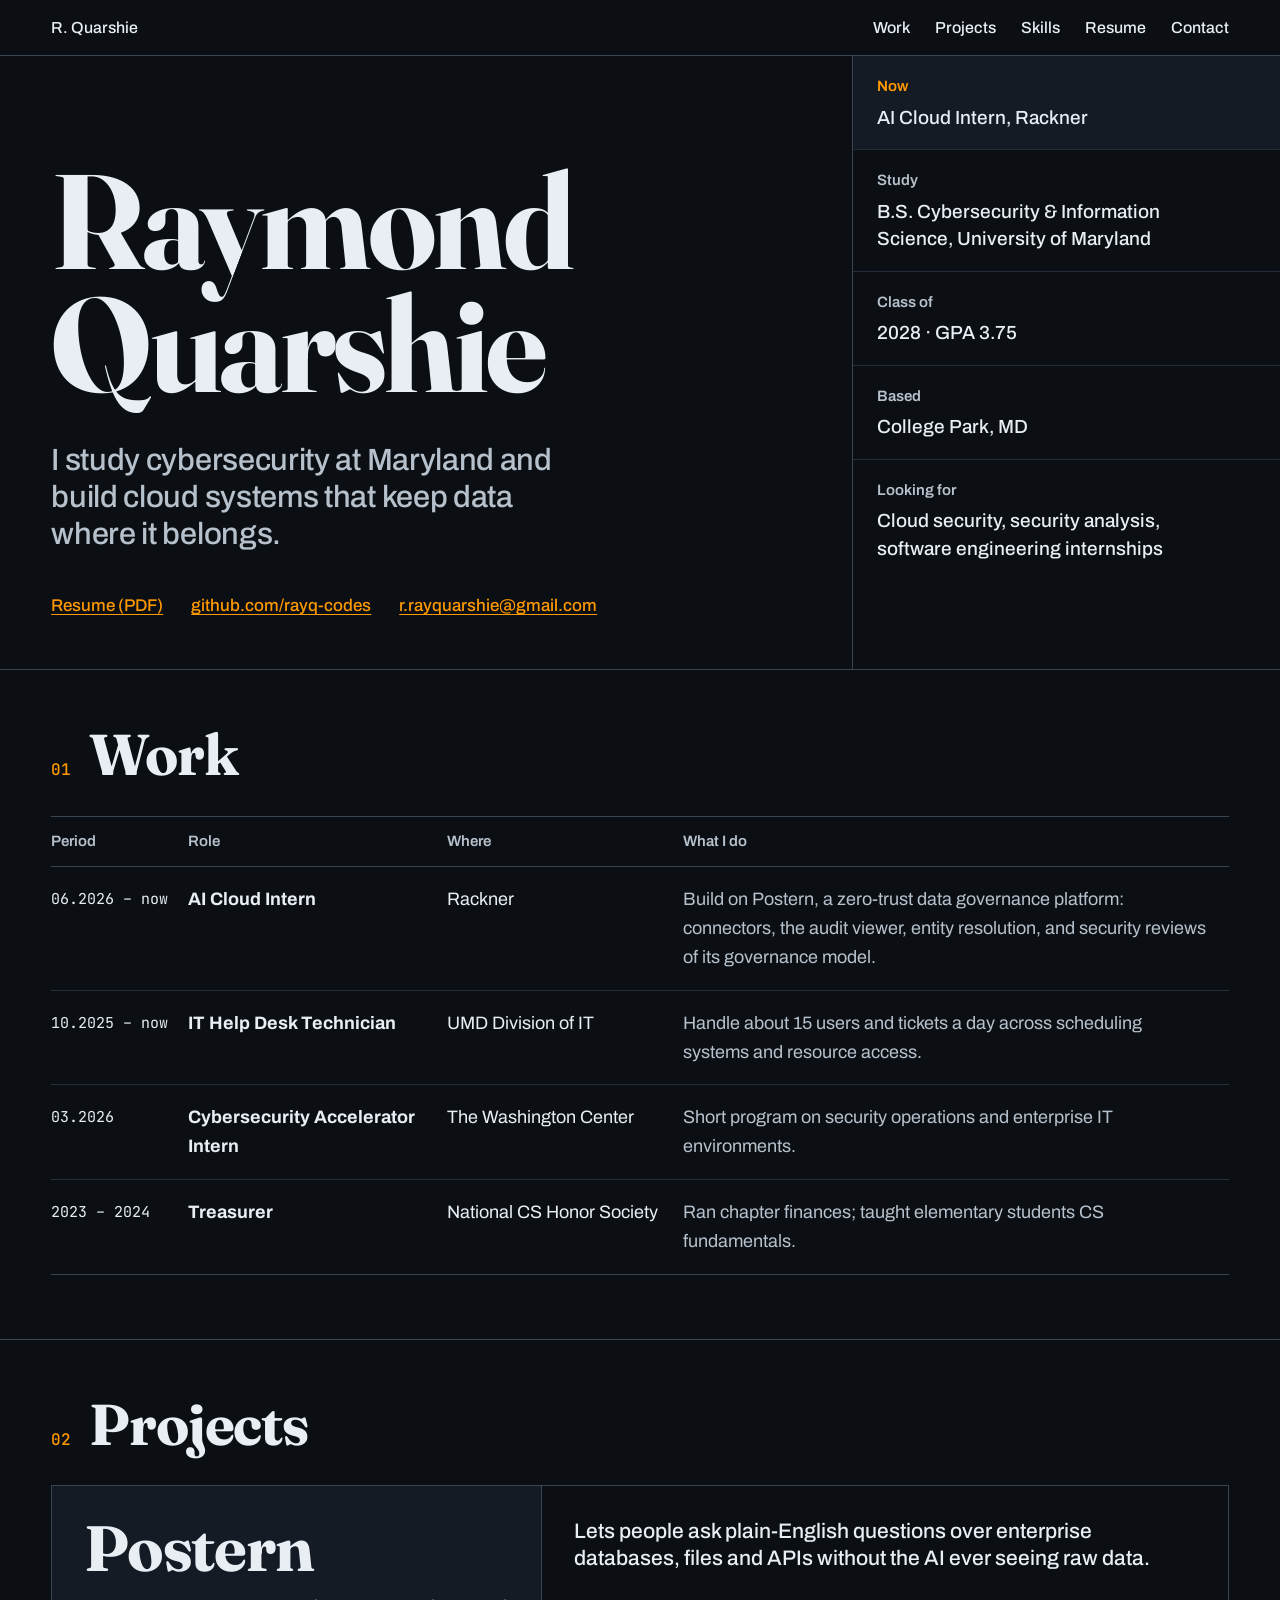
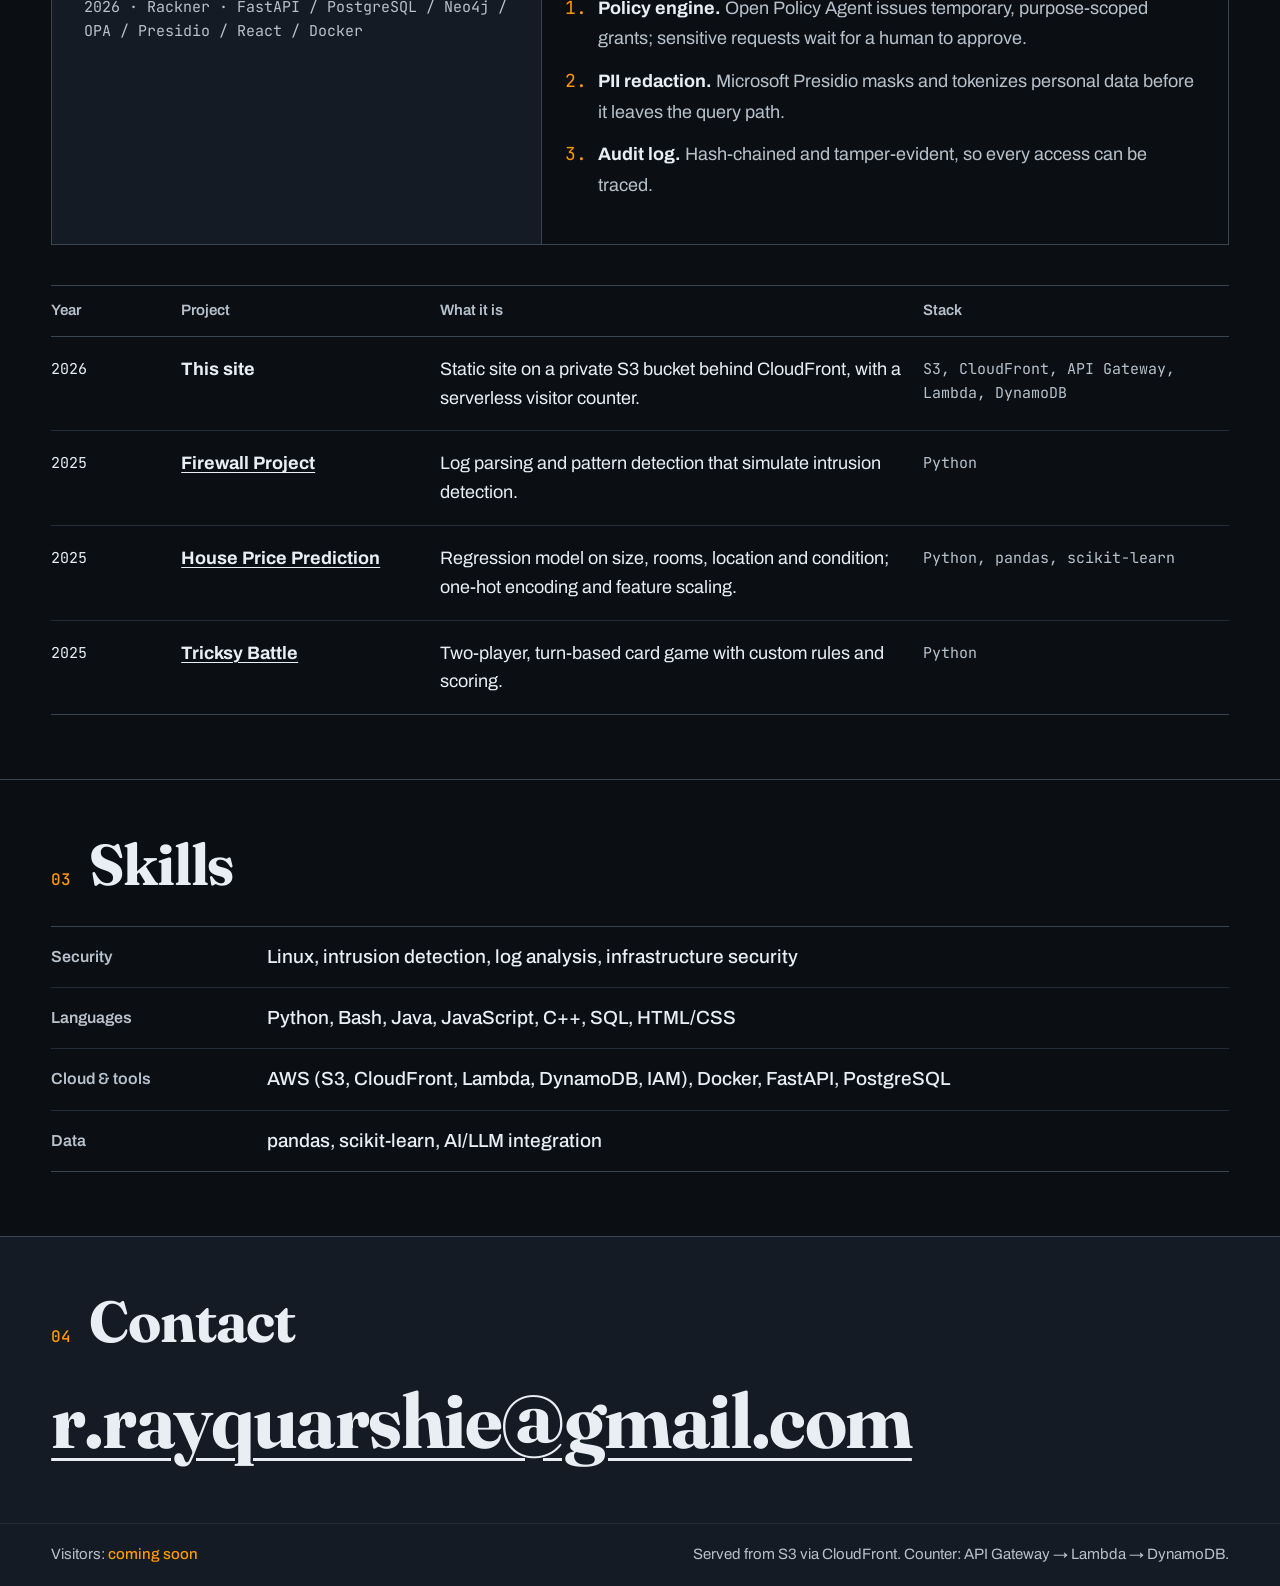
==== index.html @ b54fee3e "New" ====
<!DOCTYPE html>
<html lang="en">
<head>
  <meta charset="UTF-8">
  <meta name="viewport" content="width=device-width, initial-scale=1.0">
  <title>Raymond Quarshie</title>
  <meta name="description" content="Cybersecurity and Information Science student at UMD, AI Cloud Intern at Rackner.">
  <link rel="preconnect" href="https://fonts.googleapis.com">
  <link rel="preconnect" href="https://fonts.gstatic.com" crossorigin>
  <link href="https://fonts.googleapis.com/css2?family=Archivo:wght@400;500;600;700&family=Fraunces:opsz,wght@9..144,600;9..144,700&family=JetBrains+Mono:wght@400;500&display=swap" rel="stylesheet">
  <link rel="stylesheet" href="style.css">
</head>
<body>
  <header class="bar">
    <a href="#top" class="bar-name">R. Quarshie</a>
    <nav>
      <a href="#work">Work</a>
      <a href="#projects">Projects</a>
      <a href="#skills">Skills</a>
      <a href="resume.pdf" target="_blank" rel="noopener">Resume</a>
      <a href="#contact">Contact</a>
    </nav>
  </header>

  <section id="top" class="intro">
    <div class="intro-main">
      <h1>Raymond<br>Quarshie</h1>
      <p class="statement">I study cybersecurity at Maryland and build cloud systems that keep data where it belongs.</p>
      <p class="intro-links">
        <a href="resume.pdf" target="_blank" rel="noopener">Resume (PDF)</a>
        <a href="https://github.com/rayq-codes" target="_blank" rel="noopener">github.com/rayq-codes</a>
        <a href="mailto:r.rayquarshie@gmail.com">r.rayquarshie@gmail.com</a>
      </p>
    </div>
    <dl class="facts">
      <div><dt>Now</dt><dd>AI Cloud Intern, Rackner</dd></div>
      <div><dt>Study</dt><dd>B.S. Cybersecurity &amp; Information Science, University of Maryland</dd></div>
      <div><dt>Class of</dt><dd>2028 · GPA 3.75</dd></div>
      <div><dt>Based</dt><dd>College Park, MD</dd></div>
      <div><dt>Looking for</dt><dd>Cloud security, security analysis, software engineering internships</dd></div>
    </dl>
  </section>

  <section id="work" class="block">
    <h2><span>01</span>Work</h2>
    <table class="data">
      <thead>
        <tr><th>Period</th><th>Role</th><th>Where</th><th>What I do</th></tr>
      </thead>
      <tbody>
        <tr>
          <td class="mono">06.2026 – now</td>
          <td class="strong">AI Cloud Intern</td>
          <td>Rackner</td>
          <td>Build on Postern, a zero-trust data governance platform: connectors, the audit viewer, entity resolution, and security reviews of its governance model.</td>
        </tr>
        <tr>
          <td class="mono">10.2025 – now</td>
          <td class="strong">IT Help Desk Technician</td>
          <td>UMD Division of IT</td>
          <td>Handle about 15 users and tickets a day across scheduling systems and resource access.</td>
        </tr>
        <tr>
          <td class="mono">03.2026</td>
          <td class="strong">Cybersecurity Accelerator Intern</td>
          <td>The Washington Center</td>
          <td>Short program on security operations and enterprise IT environments.</td>
        </tr>
        <tr>
          <td class="mono">2023 – 2024</td>
          <td class="strong">Treasurer</td>
          <td>National CS Honor Society</td>
          <td>Ran chapter finances; taught elementary students CS fundamentals.</td>
        </tr>
      </tbody>
    </table>
  </section>

  <section id="projects" class="block">
    <h2><span>02</span>Projects</h2>

    <article class="feature">
      <div class="feature-head">
        <h3>Postern</h3>
        <p class="mono">2026 · Rackner · FastAPI / PostgreSQL / Neo4j / OPA / Presidio / React / Docker</p>
      </div>
      <p class="feature-lede">Lets people ask plain-English questions over enterprise databases, files and APIs without the AI ever seeing raw data.</p>
      <ol class="feature-points">
        <li><strong>Policy engine.</strong> Open Policy Agent issues temporary, purpose-scoped grants; sensitive requests wait for a human to approve.</li>
        <li><strong>PII redaction.</strong> Microsoft Presidio masks and tokenizes personal data before it leaves the query path.</li>
        <li><strong>Audit log.</strong> Hash-chained and tamper-evident, so every access can be traced.</li>
      </ol>
    </article>

    <table class="data">
      <thead>
        <tr><th>Year</th><th>Project</th><th>What it is</th><th>Stack</th></tr>
      </thead>
      <tbody>
        <tr>
          <td class="mono">2026</td>
          <td class="strong">This site</td>
          <td>Static site on a private S3 bucket behind CloudFront, with a serverless visitor counter.</td>
          <td class="mono">S3, CloudFront, API Gateway, Lambda, DynamoDB</td>
        </tr>
        <tr>
          <td class="mono">2025</td>
          <td class="strong"><a href="https://github.com/rayq-codes/Firewall-Project" target="_blank" rel="noopener">Firewall Project</a></td>
          <td>Log parsing and pattern detection that simulate intrusion detection.</td>
          <td class="mono">Python</td>
        </tr>
        <tr>
          <td class="mono">2025</td>
          <td class="strong"><a href="https://github.com/rayq-codes/House-Prices-Dataset-Estimator" target="_blank" rel="noopener">House Price Prediction</a></td>
          <td>Regression model on size, rooms, location and condition; one-hot encoding and feature scaling.</td>
          <td class="mono">Python, pandas, scikit-learn</td>
        </tr>
        <tr>
          <td class="mono">2025</td>
          <td class="strong"><a href="https://github.com/rayq-codes/Tricksy-Battle-Card-Game" target="_blank" rel="noopener">Tricksy Battle</a></td>
          <td>Two-player, turn-based card game with custom rules and scoring.</td>
          <td class="mono">Python</td>
        </tr>
      </tbody>
    </table>
  </section>

  <section id="skills" class="block">
    <h2><span>03</span>Skills</h2>
    <dl class="skills">
      <div><dt>Security</dt><dd>Linux, intrusion detection, log analysis, infrastructure security</dd></div>
      <div><dt>Languages</dt><dd>Python, Bash, Java, JavaScript, C++, SQL, HTML/CSS</dd></div>
      <div><dt>Cloud &amp; tools</dt><dd>AWS (S3, CloudFront, Lambda, DynamoDB, IAM), Docker, FastAPI, PostgreSQL</dd></div>
      <div><dt>Data</dt><dd>pandas, scikit-learn, AI/LLM integration</dd></div>
    </dl>
  </section>

  <section id="contact" class="block contact">
    <h2><span>04</span>Contact</h2>
    <a class="big-link" href="mailto:r.rayquarshie@gmail.com">r.rayquarshie@gmail.com</a>
  </section>

  <footer class="foot">
    <span>Visitors: <b id="count">…</b></span>
    <span>Served from S3 via CloudFront. Counter: API Gateway → Lambda → DynamoDB.</span>
  </footer>

  <script src="script.js"></script>
</body>
</html>
---- style.css ----
/* One accent. Deep charcoal background, light text. No radius, no shadows, no gradients. */
:root {
  --paper: #0b0f14;      /* page background */
  --ink: #e9eef4;        /* main text */
  --panel: #141b24;      /* raised blocks */
  --gray: #b7c1cc;       /* secondary text, kept bright enough to read */
  --rule: #3a4554;       /* strong dividers */
  --hair: #232c38;       /* light dividers */
  --accent: #ff9900;
  --sans: "Archivo", "Helvetica Neue", Arial, sans-serif;
  --mono: "JetBrains Mono", ui-monospace, Menlo, monospace;
  --display: "Fraunces", Georgia, "Times New Roman", serif;
  --pad: clamp(20px, 4vw, 56px);
}

* { box-sizing: border-box; }
html { scroll-behavior: smooth; }
body {
  margin: 0;
  background: var(--paper);
  color: var(--ink);
  font-family: var(--sans);
  font-size: 18px;
  line-height: 1.7;
  -webkit-font-smoothing: antialiased;
}
a { color: inherit; text-decoration: underline; text-decoration-thickness: 1px; text-underline-offset: 3px; }
a:hover { color: var(--accent); }
.mono { font-family: var(--mono); font-size: 15px; }
.strong { font-weight: 700; }

/* Top bar */
.bar {
  display: flex; justify-content: space-between; align-items: baseline; gap: 16px; flex-wrap: wrap;
  padding: 14px var(--pad);
  border-bottom: 1px solid var(--rule);
  font-size: 16px; font-weight: 500;
}
.bar-name { text-decoration: none; font-weight: 500; }
.bar nav a { margin-left: 22px; text-decoration: none; }
.bar nav a:hover { text-decoration: underline; color: var(--ink); }

/* Intro: asymmetric, left-aligned */
.intro {
  display: grid; grid-template-columns: minmax(0, 2fr) minmax(260px, 1fr);
  border-bottom: 1px solid var(--rule);
}
.intro-main { padding: clamp(48px, 8vw, 112px) var(--pad) 48px; border-right: 1px solid var(--rule); }
h1 {
  font-family: var(--display); font-size: clamp(60px, 10.5vw, 160px); font-weight: 700; line-height: 0.92;
  letter-spacing: -0.025em; margin: 0 0 36px;
}
.statement { font-size: clamp(22px, 2.4vw, 32px); font-weight: 500; line-height: 1.2; max-width: 22ch; margin: 0 0 40px; letter-spacing: -0.01em; }
.statement { max-width: 30ch; color: var(--gray); }
.intro-links { display: flex; flex-wrap: wrap; gap: 10px 28px; margin: 0; font-size: 17px; font-weight: 500; }
.intro-links a { color: var(--accent); }

.facts { margin: 0; padding: 0; display: flex; flex-direction: column; }
.facts div { padding: 18px var(--pad) 18px 24px; border-bottom: 1px solid var(--hair); }
.facts div:first-child { background: var(--panel); border-bottom: 1px solid var(--hair); }
.facts div:first-child dt { color: var(--accent); }
.facts div:last-child { border-bottom: 0; }
.facts dt { font-size: 15px; font-weight: 600; color: var(--gray); margin-bottom: 4px; }
.facts dd { margin: 0; font-weight: 500; font-size: 19px; line-height: 1.45; }

/* Blocks */
.block { padding: 56px var(--pad) 64px; border-bottom: 1px solid var(--rule); }
h2 {
  display: flex; align-items: baseline; gap: 18px;
  font-family: var(--display); font-size: clamp(36px, 4.5vw, 58px); font-weight: 700; letter-spacing: -0.02em; line-height: 1;
  margin: 0 0 32px;
}
h2 span { font-family: var(--mono); font-size: 16px; font-weight: 500; color: var(--accent); letter-spacing: 0; }

/* Raw data tables */
.data { width: 100%; border-collapse: collapse; border-top: 1px solid var(--rule); }
.data th {
  text-align: left; font-size: 15px; font-weight: 600;
  color: var(--gray);
  padding: 12px 20px 12px 0; border-bottom: 1px solid var(--rule);
}
.data td { padding: 18px 20px 18px 0; font-size: 18px; line-height: 1.6; border-bottom: 1px solid var(--hair); vertical-align: top; }
.data tr:last-child td { border-bottom: 1px solid var(--rule); }
.data td:first-child { width: 130px; white-space: nowrap; }
.data td:nth-child(2) { width: 22%; }
.data td:nth-child(3) { width: 20%; }
.data tbody tr:hover td { background: var(--panel); }
#projects .data td:nth-child(3) { width: auto; }
#projects .data td:nth-child(4) { width: 26%; color: var(--gray); }
#work .data td:nth-child(4) { color: var(--gray); }

/* Featured project: structural, not a card */
.feature {
  display: grid; grid-template-columns: minmax(0, 1fr) minmax(0, 1.4fr); gap: 0;
  border: 1px solid var(--rule); margin-bottom: 40px;
}
.feature-head { padding: 32px; background: var(--panel); border-right: 1px solid var(--rule); }
.feature-head h3 { font-family: var(--display); font-size: clamp(44px, 5vw, 76px); font-weight: 700; letter-spacing: -0.02em; line-height: 0.95; margin: 0 0 16px; }
.feature-head .mono { color: var(--gray); font-size: 15px; margin: 0; line-height: 1.6; }
.feature-lede { grid-column: 2; grid-row: 1; margin: 0; padding: 32px 32px 0; font-size: 21px; font-weight: 500; line-height: 1.3; }
.feature-points { grid-column: 2; margin: 0; padding: 20px 32px 32px 56px; }
.feature-points li { margin-bottom: 12px; color: var(--gray); }
.feature-points li strong { color: var(--ink); }
.feature-points li::marker { font-family: var(--mono); color: var(--accent); }
.feature { grid-template-rows: auto 1fr; }
.feature-head { grid-row: 1 / span 2; }

/* Skills as a definition list */
.skills { margin: 0; border-top: 1px solid var(--rule); }
.skills div { display: grid; grid-template-columns: 200px 1fr; gap: 16px; padding: 14px 0; border-bottom: 1px solid var(--hair); }
.skills div:last-child { border-bottom: 1px solid var(--rule); }
.skills dt { font-size: 16px; font-weight: 600; color: var(--gray); padding-top: 2px; }
.skills dd { margin: 0; font-size: 19px; font-weight: 500; }

/* Contact */
.contact { background: var(--panel); border-bottom: 0; }
.contact h2 { color: var(--ink); }
.big-link {
  color: var(--ink);
  display: inline-block; font-family: var(--display); font-size: clamp(30px, 6vw, 88px); font-weight: 700; letter-spacing: -0.02em; line-height: 1;
  text-decoration-thickness: 3px; text-underline-offset: 10px; word-break: break-word;
}
.big-link:hover { color: var(--accent); }

.foot {
  display: flex; justify-content: space-between; flex-wrap: wrap; gap: 8px 24px;
  padding: 18px var(--pad); background: var(--panel); color: var(--gray);
  border-top: 1px solid var(--hair); font-size: 15px;
}
.foot b { color: var(--accent); font-weight: 500; }

/* Small screens */
@media (max-width: 860px) {
  .intro { grid-template-columns: 1fr; }
  .intro-main { border-right: 0; border-bottom: 1px solid var(--rule); }
  .facts div { padding-left: var(--pad); }
  .feature { grid-template-columns: 1fr; }
  .feature-head { grid-row: auto; }
  .feature-lede, .feature-points { grid-column: 1; grid-row: auto; }
  .data thead { display: none; }
  .data tr { display: block; padding: 14px 0; border-bottom: 1px solid var(--hair); }
  .data tr:last-child { border-bottom: 1px solid var(--rule); }
  .data td { display: block; width: auto !important; padding: 2px 0; border: 0 !important; white-space: normal !important; }
  .skills div { grid-template-columns: 1fr; gap: 4px; }
  .bar nav a { margin-left: 0; margin-right: 16px; }
}
.data td.mono { font-size: 15px; padding-top: 20px; }
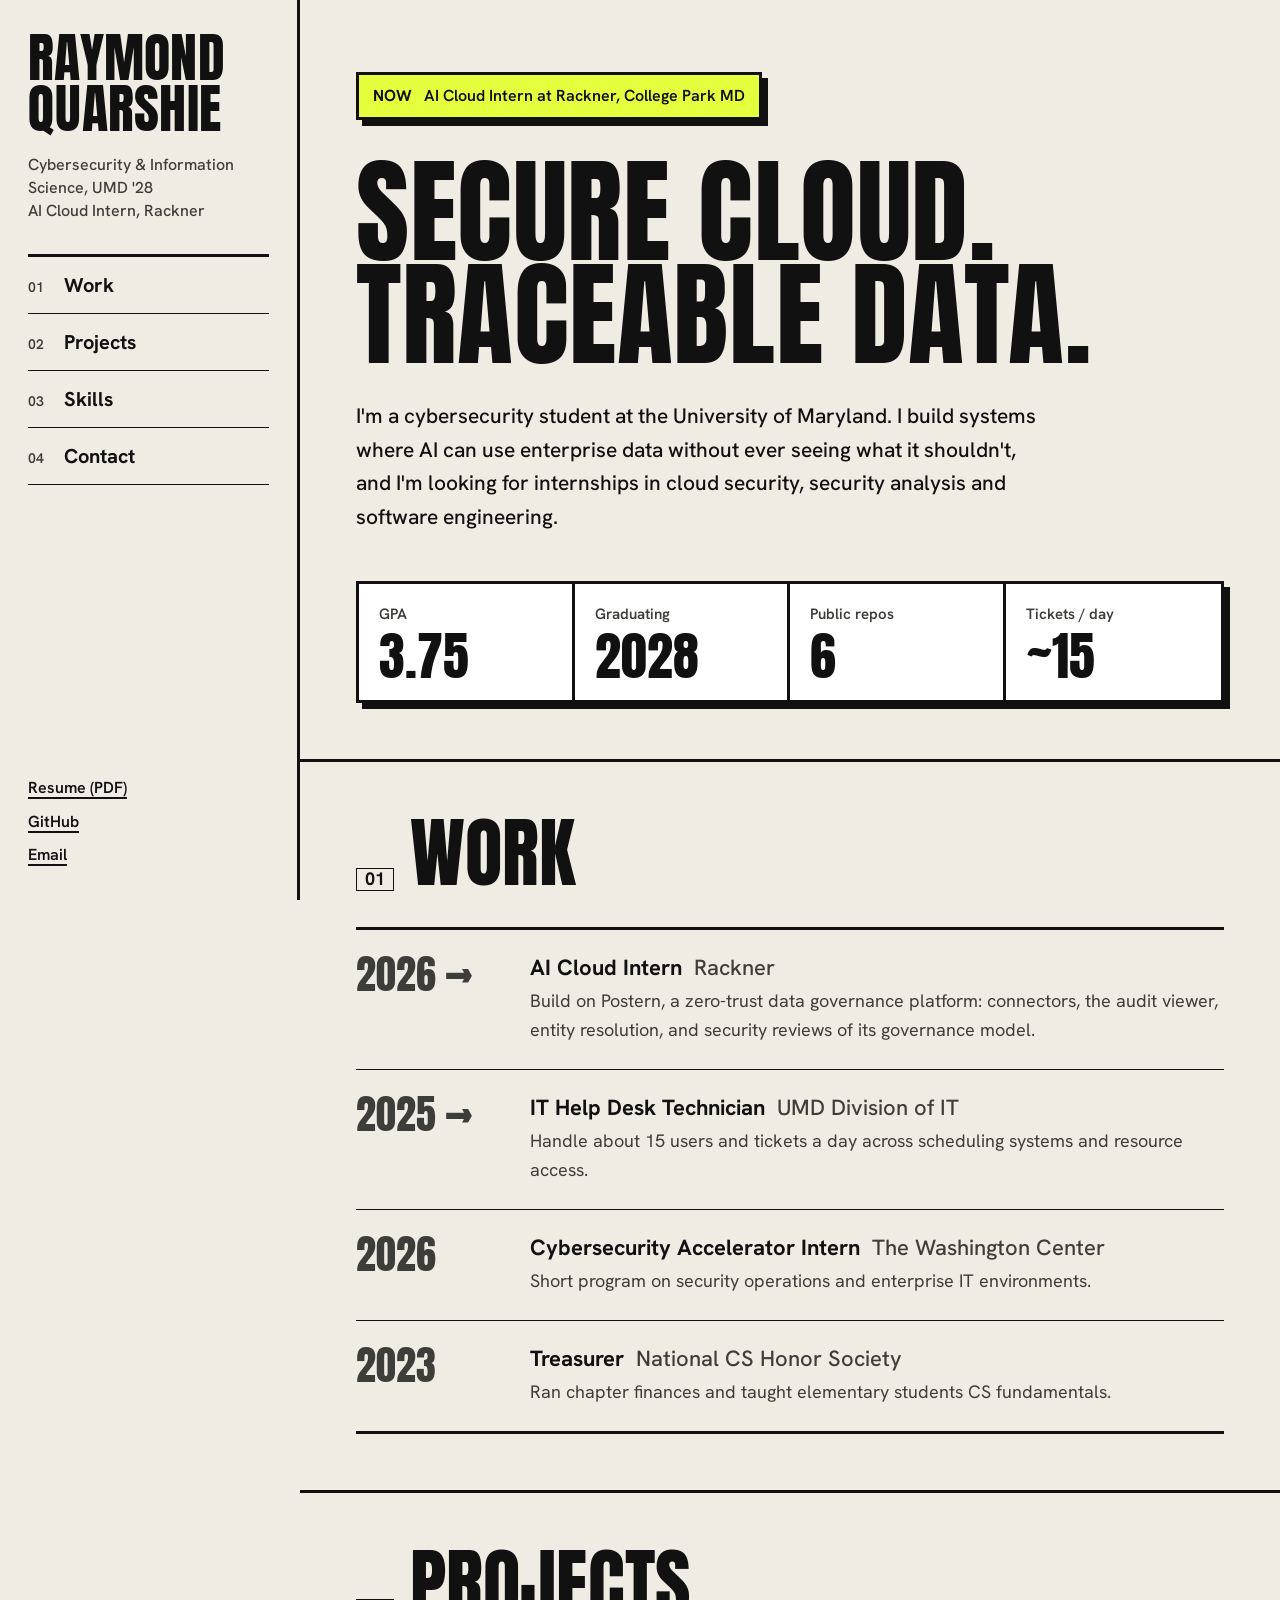
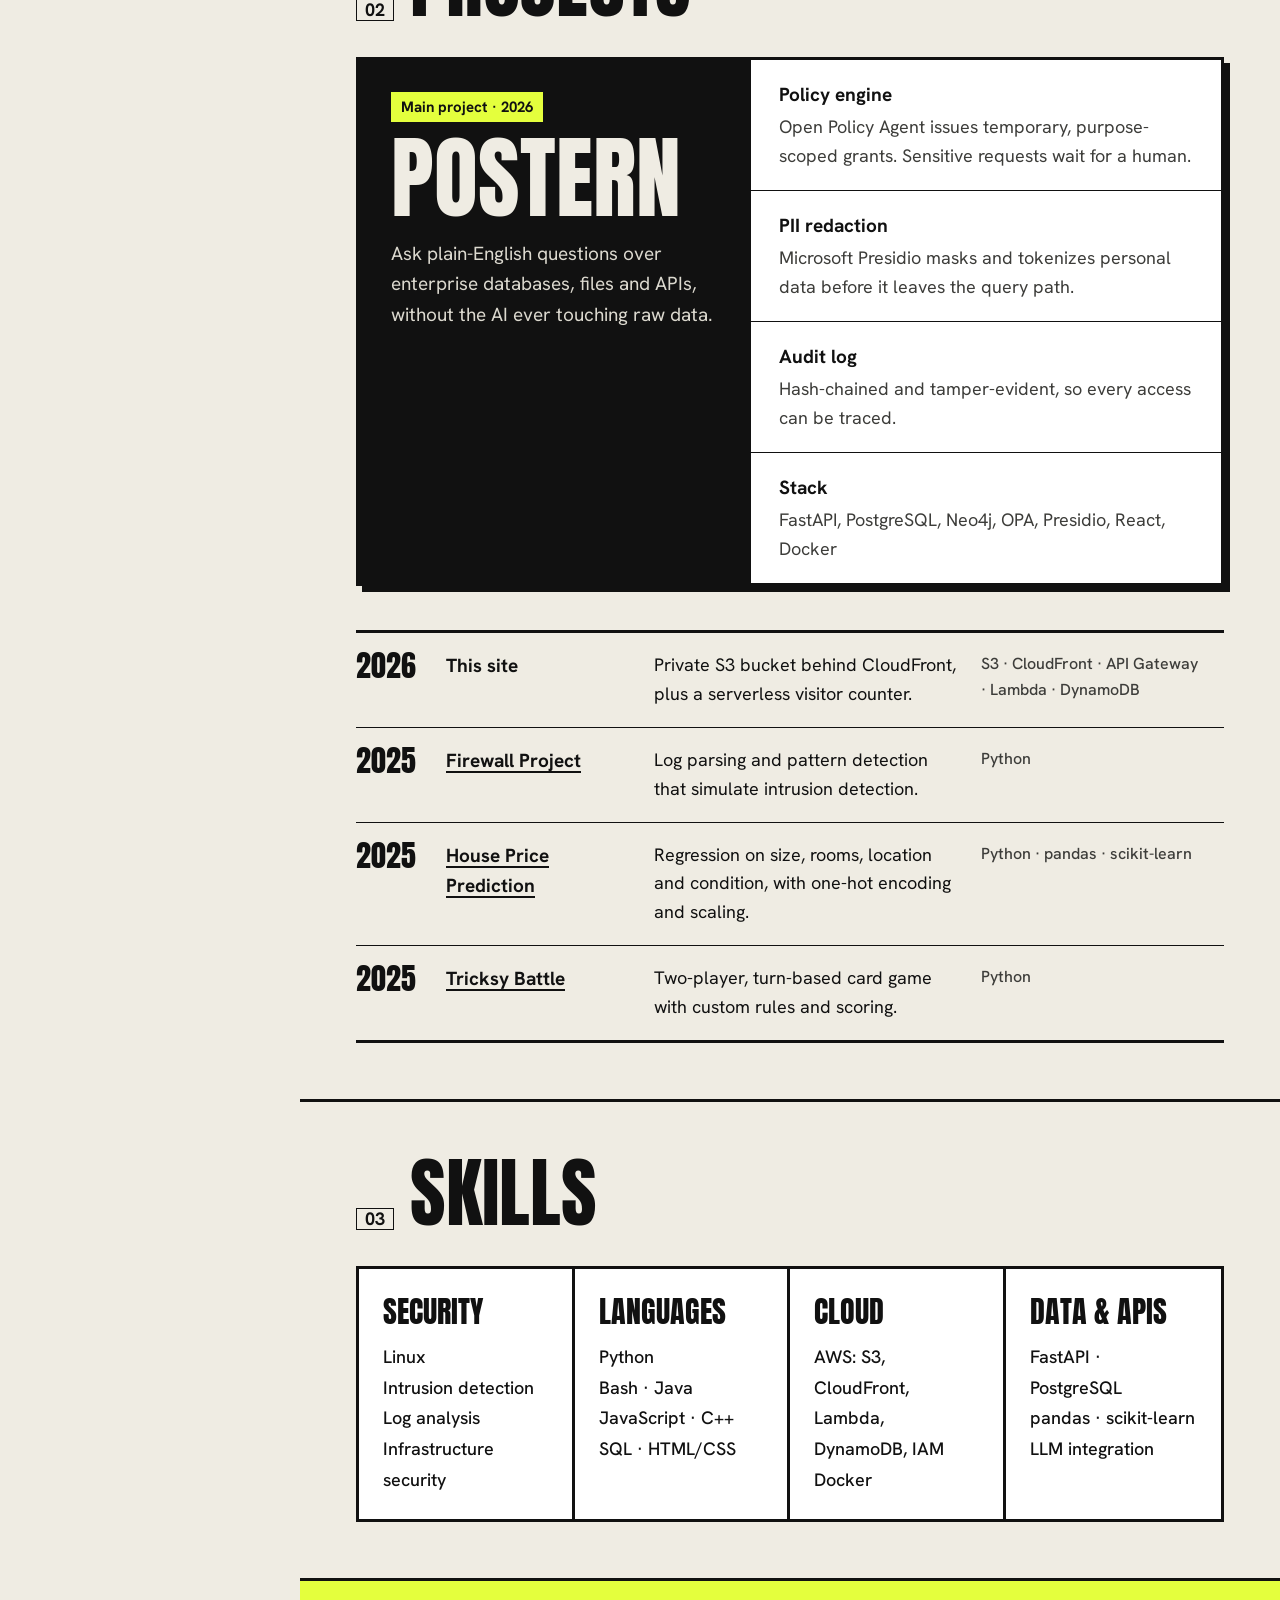
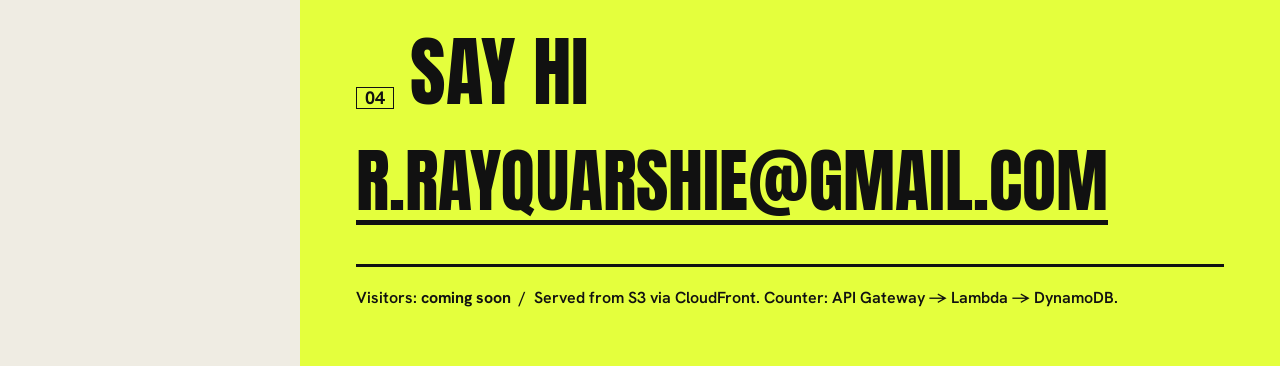
==== commit 13d595f3: "New v3" ====
--- a/index.html
+++ b/index.html
@@ -7,143 +7,137 @@
   <meta name="description" content="Cybersecurity and Information Science student at UMD, AI Cloud Intern at Rackner.">
   <link rel="preconnect" href="https://fonts.googleapis.com">
   <link rel="preconnect" href="https://fonts.gstatic.com" crossorigin>
-  <link href="https://fonts.googleapis.com/css2?family=Archivo:wght@400;500;600;700&family=Fraunces:opsz,wght@9..144,600;9..144,700&family=JetBrains+Mono:wght@400;500&display=swap" rel="stylesheet">
+  <link href="https://fonts.googleapis.com/css2?family=Anton&family=Hanken+Grotesk:wght@400;500;600;700&display=swap" rel="stylesheet">
   <link rel="stylesheet" href="style.css">
 </head>
 <body>
-  <header class="bar">
-    <a href="#top" class="bar-name">R. Quarshie</a>
-    <nav>
-      <a href="#work">Work</a>
-      <a href="#projects">Projects</a>
-      <a href="#skills">Skills</a>
-      <a href="resume.pdf" target="_blank" rel="noopener">Resume</a>
-      <a href="#contact">Contact</a>
+  <aside class="side">
+    <a href="#top" class="side-name">Raymond<br>Quarshie</a>
+    <p class="side-role">Cybersecurity &amp; Information Science, UMD '28<br>AI Cloud Intern, Rackner</p>
+    <nav class="side-nav">
+      <a href="#work"><span>01</span>Work</a>
+      <a href="#projects"><span>02</span>Projects</a>
+      <a href="#skills"><span>03</span>Skills</a>
+      <a href="#contact"><span>04</span>Contact</a>
     </nav>
-  </header>
+    <div class="side-links">
+      <a href="resume.pdf" target="_blank" rel="noopener">Resume (PDF)</a>
+      <a href="https://github.com/rayq-codes" target="_blank" rel="noopener">GitHub</a>
+      <a href="mailto:r.rayquarshie@gmail.com">Email</a>
+    </div>
+  </aside>
 
-  <section id="top" class="intro">
-    <div class="intro-main">
-      <h1>Raymond<br>Quarshie</h1>
-      <p class="statement">I study cybersecurity at Maryland and build cloud systems that keep data where it belongs.</p>
-      <p class="intro-links">
-        <a href="resume.pdf" target="_blank" rel="noopener">Resume (PDF)</a>
-        <a href="https://github.com/rayq-codes" target="_blank" rel="noopener">github.com/rayq-codes</a>
-        <a href="mailto:r.rayquarshie@gmail.com">r.rayquarshie@gmail.com</a>
-      </p>
-    </div>
-    <dl class="facts">
-      <div><dt>Now</dt><dd>AI Cloud Intern, Rackner</dd></div>
-      <div><dt>Study</dt><dd>B.S. Cybersecurity &amp; Information Science, University of Maryland</dd></div>
-      <div><dt>Class of</dt><dd>2028 · GPA 3.75</dd></div>
-      <div><dt>Based</dt><dd>College Park, MD</dd></div>
-      <div><dt>Looking for</dt><dd>Cloud security, security analysis, software engineering internships</dd></div>
-    </dl>
-  </section>
+  <main>
+    <section id="top" class="intro">
+      <p class="now"><b>Now</b> AI Cloud Intern at Rackner, College Park MD</p>
+      <h1>Secure cloud.<br>Traceable data.</h1>
+      <p class="lede">I'm a cybersecurity student at the University of Maryland. I build systems where AI can use enterprise data without ever seeing what it shouldn't, and I'm looking for internships in cloud security, security analysis and software engineering.</p>
 
-  <section id="work" class="block">
-    <h2><span>01</span>Work</h2>
-    <table class="data">
-      <thead>
-        <tr><th>Period</th><th>Role</th><th>Where</th><th>What I do</th></tr>
-      </thead>
-      <tbody>
-        <tr>
-          <td class="mono">06.2026 – now</td>
-          <td class="strong">AI Cloud Intern</td>
-          <td>Rackner</td>
-          <td>Build on Postern, a zero-trust data governance platform: connectors, the audit viewer, entity resolution, and security reviews of its governance model.</td>
-        </tr>
-        <tr>
-          <td class="mono">10.2025 – now</td>
-          <td class="strong">IT Help Desk Technician</td>
-          <td>UMD Division of IT</td>
-          <td>Handle about 15 users and tickets a day across scheduling systems and resource access.</td>
-        </tr>
-        <tr>
-          <td class="mono">03.2026</td>
-          <td class="strong">Cybersecurity Accelerator Intern</td>
-          <td>The Washington Center</td>
-          <td>Short program on security operations and enterprise IT environments.</td>
-        </tr>
-        <tr>
-          <td class="mono">2023 – 2024</td>
-          <td class="strong">Treasurer</td>
-          <td>National CS Honor Society</td>
-          <td>Ran chapter finances; taught elementary students CS fundamentals.</td>
-        </tr>
-      </tbody>
-    </table>
-  </section>
+      <dl class="stats">
+        <div><dt>GPA</dt><dd>3.75</dd></div>
+        <div><dt>Graduating</dt><dd>2028</dd></div>
+        <div><dt>Public repos</dt><dd>6</dd></div>
+        <div><dt>Tickets / day</dt><dd>~15</dd></div>
+      </dl>
+    </section>
 
-  <section id="projects" class="block">
-    <h2><span>02</span>Projects</h2>
+    <section id="work" class="sec">
+      <h2><span>01</span>Work</h2>
+      <div class="rows">
+        <article class="row">
+          <p class="when">2026 →</p>
+          <div>
+            <h3>AI Cloud Intern <em>Rackner</em></h3>
+            <p>Build on Postern, a zero-trust data governance platform: connectors, the audit viewer, entity resolution, and security reviews of its governance model.</p>
+          </div>
+        </article>
+        <article class="row">
+          <p class="when">2025 →</p>
+          <div>
+            <h3>IT Help Desk Technician <em>UMD Division of IT</em></h3>
+            <p>Handle about 15 users and tickets a day across scheduling systems and resource access.</p>
+          </div>
+        </article>
+        <article class="row">
+          <p class="when">2026</p>
+          <div>
+            <h3>Cybersecurity Accelerator Intern <em>The Washington Center</em></h3>
+            <p>Short program on security operations and enterprise IT environments.</p>
+          </div>
+        </article>
+        <article class="row">
+          <p class="when">2023</p>
+          <div>
+            <h3>Treasurer <em>National CS Honor Society</em></h3>
+            <p>Ran chapter finances and taught elementary students CS fundamentals.</p>
+          </div>
+        </article>
+      </div>
+    </section>
 
-    <article class="feature">
-      <div class="feature-head">
-        <h3>Postern</h3>
-        <p class="mono">2026 · Rackner · FastAPI / PostgreSQL / Neo4j / OPA / Presidio / React / Docker</p>
+    <section id="projects" class="sec">
+      <h2><span>02</span>Projects</h2>
+
+      <article class="postern">
+        <div class="postern-title">
+          <p class="label">Main project · 2026</p>
+          <h3>Postern</h3>
+          <p>Ask plain-English questions over enterprise databases, files and APIs, without the AI ever touching raw data.</p>
+        </div>
+        <ul class="postern-parts">
+          <li><b>Policy engine</b>Open Policy Agent issues temporary, purpose-scoped grants. Sensitive requests wait for a human.</li>
+          <li><b>PII redaction</b>Microsoft Presidio masks and tokenizes personal data before it leaves the query path.</li>
+          <li><b>Audit log</b>Hash-chained and tamper-evident, so every access can be traced.</li>
+          <li><b>Stack</b>FastAPI, PostgreSQL, Neo4j, OPA, Presidio, React, Docker</li>
+        </ul>
+      </article>
+
+      <table class="list">
+        <tbody>
+          <tr>
+            <td class="yr">2026</td>
+            <td class="nm">This site</td>
+            <td>Private S3 bucket behind CloudFront, plus a serverless visitor counter.</td>
+            <td class="st">S3 · CloudFront · API Gateway · Lambda · DynamoDB</td>
+          </tr>
+          <tr>
+            <td class="yr">2025</td>
+            <td class="nm"><a href="https://github.com/rayq-codes/Firewall-Project" target="_blank" rel="noopener">Firewall Project</a></td>
+            <td>Log parsing and pattern detection that simulate intrusion detection.</td>
+            <td class="st">Python</td>
+          </tr>
+          <tr>
+            <td class="yr">2025</td>
+            <td class="nm"><a href="https://github.com/rayq-codes/House-Prices-Dataset-Estimator" target="_blank" rel="noopener">House Price Prediction</a></td>
+            <td>Regression on size, rooms, location and condition, with one-hot encoding and scaling.</td>
+            <td class="st">Python · pandas · scikit-learn</td>
+          </tr>
+          <tr>
+            <td class="yr">2025</td>
+            <td class="nm"><a href="https://github.com/rayq-codes/Tricksy-Battle-Card-Game" target="_blank" rel="noopener">Tricksy Battle</a></td>
+            <td>Two-player, turn-based card game with custom rules and scoring.</td>
+            <td class="st">Python</td>
+          </tr>
+        </tbody>
+      </table>
+    </section>
+
+    <section id="skills" class="sec">
+      <h2><span>03</span>Skills</h2>
+      <div class="matrix">
+        <div><h3>Security</h3><p>Linux<br>Intrusion detection<br>Log analysis<br>Infrastructure security</p></div>
+        <div><h3>Languages</h3><p>Python<br>Bash · Java<br>JavaScript · C++<br>SQL · HTML/CSS</p></div>
+        <div><h3>Cloud</h3><p>AWS: S3, CloudFront,<br>Lambda, DynamoDB, IAM<br>Docker</p></div>
+        <div><h3>Data &amp; APIs</h3><p>FastAPI · PostgreSQL<br>pandas · scikit-learn<br>LLM integration</p></div>
       </div>
-      <p class="feature-lede">Lets people ask plain-English questions over enterprise databases, files and APIs without the AI ever seeing raw data.</p>
-      <ol class="feature-points">
-        <li><strong>Policy engine.</strong> Open Policy Agent issues temporary, purpose-scoped grants; sensitive requests wait for a human to approve.</li>
-        <li><strong>PII redaction.</strong> Microsoft Presidio masks and tokenizes personal data before it leaves the query path.</li>
-        <li><strong>Audit log.</strong> Hash-chained and tamper-evident, so every access can be traced.</li>
-      </ol>
-    </article>
+    </section>
 
-    <table class="data">
-      <thead>
-        <tr><th>Year</th><th>Project</th><th>What it is</th><th>Stack</th></tr>
-      </thead>
-      <tbody>
-        <tr>
-          <td class="mono">2026</td>
-          <td class="strong">This site</td>
-          <td>Static site on a private S3 bucket behind CloudFront, with a serverless visitor counter.</td>
-          <td class="mono">S3, CloudFront, API Gateway, Lambda, DynamoDB</td>
-        </tr>
-        <tr>
-          <td class="mono">2025</td>
-          <td class="strong"><a href="https://github.com/rayq-codes/Firewall-Project" target="_blank" rel="noopener">Firewall Project</a></td>
-          <td>Log parsing and pattern detection that simulate intrusion detection.</td>
-          <td class="mono">Python</td>
-        </tr>
-        <tr>
-          <td class="mono">2025</td>
-          <td class="strong"><a href="https://github.com/rayq-codes/House-Prices-Dataset-Estimator" target="_blank" rel="noopener">House Price Prediction</a></td>
-          <td>Regression model on size, rooms, location and condition; one-hot encoding and feature scaling.</td>
-          <td class="mono">Python, pandas, scikit-learn</td>
-        </tr>
-        <tr>
-          <td class="mono">2025</td>
-          <td class="strong"><a href="https://github.com/rayq-codes/Tricksy-Battle-Card-Game" target="_blank" rel="noopener">Tricksy Battle</a></td>
-          <td>Two-player, turn-based card game with custom rules and scoring.</td>
-          <td class="mono">Python</td>
-        </tr>
-      </tbody>
-    </table>
-  </section>
-
-  <section id="skills" class="block">
-    <h2><span>03</span>Skills</h2>
-    <dl class="skills">
-      <div><dt>Security</dt><dd>Linux, intrusion detection, log analysis, infrastructure security</dd></div>
-      <div><dt>Languages</dt><dd>Python, Bash, Java, JavaScript, C++, SQL, HTML/CSS</dd></div>
-      <div><dt>Cloud &amp; tools</dt><dd>AWS (S3, CloudFront, Lambda, DynamoDB, IAM), Docker, FastAPI, PostgreSQL</dd></div>
-      <div><dt>Data</dt><dd>pandas, scikit-learn, AI/LLM integration</dd></div>
-    </dl>
-  </section>
-
-  <section id="contact" class="block contact">
-    <h2><span>04</span>Contact</h2>
-    <a class="big-link" href="mailto:r.rayquarshie@gmail.com">r.rayquarshie@gmail.com</a>
-  </section>
-
-  <footer class="foot">
-    <span>Visitors: <b id="count">…</b></span>
-    <span>Served from S3 via CloudFront. Counter: API Gateway → Lambda → DynamoDB.</span>
-  </footer>
+    <section id="contact" class="contact">
+      <h2><span>04</span>Say hi</h2>
+      <a class="mail" href="mailto:r.rayquarshie@gmail.com">r.rayquarshie@gmail.com</a>
+      <p class="foot">Visitors: <b id="count">…</b> &nbsp;/&nbsp; Served from S3 via CloudFront. Counter: API Gateway → Lambda → DynamoDB.</p>
+    </section>
+  </main>
 
   <script src="script.js"></script>
 </body>
--- a/style.css
+++ b/style.css
@@ -1,16 +1,15 @@
-/* One accent. Deep charcoal background, light text. No radius, no shadows, no gradients. */
+/* Neo-brutalist poster. Paper, black ink, one accent (signal yellow). Hard borders, hard offset shadows, no radius, no gradients. */
 :root {
-  --paper: #0b0f14;      /* page background */
-  --ink: #e9eef4;        /* main text */
-  --panel: #141b24;      /* raised blocks */
-  --gray: #b7c1cc;       /* secondary text, kept bright enough to read */
-  --rule: #3a4554;       /* strong dividers */
-  --hair: #232c38;       /* light dividers */
-  --accent: #ff9900;
-  --sans: "Archivo", "Helvetica Neue", Arial, sans-serif;
-  --mono: "JetBrains Mono", ui-monospace, Menlo, monospace;
-  --display: "Fraunces", Georgia, "Times New Roman", serif;
-  --pad: clamp(20px, 4vw, 56px);
+  --paper: #efece3;
+  --ink: #111111;
+  --soft: #3d3d3a;      /* secondary text: dark enough to read easily */
+  --line: 3px solid var(--ink);
+  --thin: 1.5px solid var(--ink);
+  --accent: #e4ff3d;    /* the only accent */
+  --shadow: 6px 6px 0 var(--ink);
+  --display: "Anton", Impact, "Arial Narrow", sans-serif;
+  --body: "Hanken Grotesk", "Helvetica Neue", Arial, sans-serif;
+  --side: 300px;
 }
 
 * { box-sizing: border-box; }
@@ -19,129 +18,134 @@
   margin: 0;
   background: var(--paper);
   color: var(--ink);
-  font-family: var(--sans);
+  font-family: var(--body);
   font-size: 18px;
-  line-height: 1.7;
-  -webkit-font-smoothing: antialiased;
+  line-height: 1.6;
 }
-a { color: inherit; text-decoration: underline; text-decoration-thickness: 1px; text-underline-offset: 3px; }
-a:hover { color: var(--accent); }
-.mono { font-family: var(--mono); font-size: 15px; }
-.strong { font-weight: 700; }
+a { color: inherit; text-decoration: underline; text-decoration-thickness: 2px; text-underline-offset: 4px; }
+a:hover { background: var(--accent); }
 
-/* Top bar */
-.bar {
-  display: flex; justify-content: space-between; align-items: baseline; gap: 16px; flex-wrap: wrap;
-  padding: 14px var(--pad);
-  border-bottom: 1px solid var(--rule);
-  font-size: 16px; font-weight: 500;
+/* Fixed sidebar on the left: the asymmetric spine of the page */
+.side {
+  position: fixed; inset: 0 auto 0 0; width: var(--side);
+  display: flex; flex-direction: column;
+  padding: 32px 28px; border-right: var(--line); background: var(--paper);
 }
-.bar-name { text-decoration: none; font-weight: 500; }
-.bar nav a { margin-left: 22px; text-decoration: none; }
-.bar nav a:hover { text-decoration: underline; color: var(--ink); }
+.side-name {
+  font-family: var(--display); font-size: 54px; line-height: 0.95; text-transform: uppercase;
+  text-decoration: none; letter-spacing: 0.005em;
+}
+.side-name:hover { background: none; }
+.side-role { font-size: 16px; font-weight: 500; color: var(--soft); margin: 18px 0 32px; line-height: 1.45; }
+.side-nav { display: flex; flex-direction: column; border-top: var(--line); }
+.side-nav a {
+  display: flex; gap: 14px; align-items: baseline;
+  padding: 12px 0; border-bottom: var(--thin);
+  font-size: 20px; font-weight: 700; text-decoration: none;
+}
+.side-nav a span { font-size: 14px; font-weight: 600; color: var(--soft); width: 22px; }
+.side-nav a:hover { background: var(--accent); padding-left: 8px; }
+.side-links { margin-top: auto; display: flex; flex-direction: column; gap: 8px; font-size: 16px; font-weight: 600; }
 
-/* Intro: asymmetric, left-aligned */
-.intro {
-  display: grid; grid-template-columns: minmax(0, 2fr) minmax(260px, 1fr);
-  border-bottom: 1px solid var(--rule);
+/* Main column */
+main { margin-left: var(--side); }
+
+.intro { padding: 72px 56px 56px; border-bottom: var(--line); }
+.now {
+  display: inline-block; margin: 0 0 40px;
+  padding: 8px 14px; border: var(--line); background: var(--accent); box-shadow: var(--shadow);
+  font-size: 16px; font-weight: 600;
 }
-.intro-main { padding: clamp(48px, 8vw, 112px) var(--pad) 48px; border-right: 1px solid var(--rule); }
+.now b { text-transform: uppercase; margin-right: 8px; }
 h1 {
-  font-family: var(--display); font-size: clamp(60px, 10.5vw, 160px); font-weight: 700; line-height: 0.92;
-  letter-spacing: -0.025em; margin: 0 0 36px;
-}
-.statement { font-size: clamp(22px, 2.4vw, 32px); font-weight: 500; line-height: 1.2; max-width: 22ch; margin: 0 0 40px; letter-spacing: -0.01em; }
-.statement { max-width: 30ch; color: var(--gray); }
-.intro-links { display: flex; flex-wrap: wrap; gap: 10px 28px; margin: 0; font-size: 17px; font-weight: 500; }
-.intro-links a { color: var(--accent); }
-
-.facts { margin: 0; padding: 0; display: flex; flex-direction: column; }
-.facts div { padding: 18px var(--pad) 18px 24px; border-bottom: 1px solid var(--hair); }
-.facts div:first-child { background: var(--panel); border-bottom: 1px solid var(--hair); }
-.facts div:first-child dt { color: var(--accent); }
-.facts div:last-child { border-bottom: 0; }
-.facts dt { font-size: 15px; font-weight: 600; color: var(--gray); margin-bottom: 4px; }
-.facts dd { margin: 0; font-weight: 500; font-size: 19px; line-height: 1.45; }
-
-/* Blocks */
-.block { padding: 56px var(--pad) 64px; border-bottom: 1px solid var(--rule); }
-h2 {
-  display: flex; align-items: baseline; gap: 18px;
-  font-family: var(--display); font-size: clamp(36px, 4.5vw, 58px); font-weight: 700; letter-spacing: -0.02em; line-height: 1;
+  font-family: var(--display); font-weight: 400; text-transform: uppercase;
+  font-size: clamp(64px, 9vw, 150px); line-height: 0.9; letter-spacing: 0.005em;
   margin: 0 0 32px;
 }
-h2 span { font-family: var(--mono); font-size: 16px; font-weight: 500; color: var(--accent); letter-spacing: 0; }
+.lede { font-size: 21px; font-weight: 500; max-width: 58ch; margin: 0 0 48px; }
 
-/* Raw data tables */
-.data { width: 100%; border-collapse: collapse; border-top: 1px solid var(--rule); }
-.data th {
-  text-align: left; font-size: 15px; font-weight: 600;
-  color: var(--gray);
-  padding: 12px 20px 12px 0; border-bottom: 1px solid var(--rule);
+.stats { display: grid; grid-template-columns: repeat(4, 1fr); margin: 0; border: var(--line); box-shadow: var(--shadow); background: #fff; }
+.stats div { padding: 18px 20px; border-right: var(--line); }
+.stats div:last-child { border-right: 0; }
+.stats dt { font-size: 15px; font-weight: 600; color: var(--soft); }
+.stats dd { margin: 4px 0 0; font-family: var(--display); font-size: 52px; line-height: 1; }
+
+/* Sections */
+.sec { padding: 56px; border-bottom: var(--line); }
+h2 {
+  display: flex; align-items: baseline; gap: 16px;
+  font-family: var(--display); font-weight: 400; text-transform: uppercase;
+  font-size: clamp(48px, 6vw, 88px); line-height: 0.9; margin: 0 0 36px;
 }
-.data td { padding: 18px 20px 18px 0; font-size: 18px; line-height: 1.6; border-bottom: 1px solid var(--hair); vertical-align: top; }
-.data tr:last-child td { border-bottom: 1px solid var(--rule); }
-.data td:first-child { width: 130px; white-space: nowrap; }
-.data td:nth-child(2) { width: 22%; }
-.data td:nth-child(3) { width: 20%; }
-.data tbody tr:hover td { background: var(--panel); }
-#projects .data td:nth-child(3) { width: auto; }
-#projects .data td:nth-child(4) { width: 26%; color: var(--gray); }
-#work .data td:nth-child(4) { color: var(--gray); }
+h2 span { font-family: var(--body); font-size: 18px; font-weight: 700; padding: 2px 8px; border: var(--thin); }
+h3 { font-size: 22px; font-weight: 700; margin: 0 0 6px; line-height: 1.25; }
+p { margin: 0 0 12px; }
 
-/* Featured project: structural, not a card */
-.feature {
-  display: grid; grid-template-columns: minmax(0, 1fr) minmax(0, 1.4fr); gap: 0;
-  border: 1px solid var(--rule); margin-bottom: 40px;
+/* Work rows */
+.rows { border-top: var(--line); }
+.row { display: grid; grid-template-columns: 150px 1fr; gap: 24px; padding: 24px 0; border-bottom: var(--thin); }
+.row:last-child { border-bottom: var(--line); }
+.when { font-family: var(--display); font-size: 40px; line-height: 1; margin: 0; }
+.row h3 em { font-style: normal; font-weight: 500; color: var(--soft); margin-left: 6px; }
+.row p { color: var(--soft); max-width: 70ch; margin: 0; }
+
+/* Postern: one big hard-shadowed block */
+.postern {
+  display: grid; grid-template-columns: minmax(0, 1fr) minmax(0, 1.2fr);
+  border: var(--line); box-shadow: var(--shadow); background: #fff; margin-bottom: 44px;
 }
-.feature-head { padding: 32px; background: var(--panel); border-right: 1px solid var(--rule); }
-.feature-head h3 { font-family: var(--display); font-size: clamp(44px, 5vw, 76px); font-weight: 700; letter-spacing: -0.02em; line-height: 0.95; margin: 0 0 16px; }
-.feature-head .mono { color: var(--gray); font-size: 15px; margin: 0; line-height: 1.6; }
-.feature-lede { grid-column: 2; grid-row: 1; margin: 0; padding: 32px 32px 0; font-size: 21px; font-weight: 500; line-height: 1.3; }
-.feature-points { grid-column: 2; margin: 0; padding: 20px 32px 32px 56px; }
-.feature-points li { margin-bottom: 12px; color: var(--gray); }
-.feature-points li strong { color: var(--ink); }
-.feature-points li::marker { font-family: var(--mono); color: var(--accent); }
-.feature { grid-template-rows: auto 1fr; }
-.feature-head { grid-row: 1 / span 2; }
+.postern-title { padding: 32px; background: var(--ink); color: var(--paper); }
+.postern-title .label { display: inline-block; background: var(--accent); color: var(--ink); padding: 3px 10px; font-size: 15px; font-weight: 700; margin-bottom: 16px; }
+.postern-title h3 { font-family: var(--display); font-weight: 400; text-transform: uppercase; font-size: clamp(64px, 7vw, 110px); line-height: 0.9; margin: 0 0 20px; }
+.postern-title p { font-size: 19px; color: #dcd9cf; margin: 0; }
+.postern-parts { list-style: none; margin: 0; padding: 0; }
+.postern-parts li { padding: 20px 28px; border-bottom: var(--thin); color: var(--soft); }
+.postern-parts li:last-child { border-bottom: 0; }
+.postern-parts b { display: block; color: var(--ink); font-size: 19px; margin-bottom: 2px; }
 
-/* Skills as a definition list */
-.skills { margin: 0; border-top: 1px solid var(--rule); }
-.skills div { display: grid; grid-template-columns: 200px 1fr; gap: 16px; padding: 14px 0; border-bottom: 1px solid var(--hair); }
-.skills div:last-child { border-bottom: 1px solid var(--rule); }
-.skills dt { font-size: 16px; font-weight: 600; color: var(--gray); padding-top: 2px; }
-.skills dd { margin: 0; font-size: 19px; font-weight: 500; }
+/* Other projects: plain table */
+.list { width: 100%; border-collapse: collapse; border-top: var(--line); }
+.list td { padding: 18px 20px 18px 0; border-bottom: var(--thin); vertical-align: top; }
+.list tr:last-child td { border-bottom: var(--line); }
+.list .yr { font-family: var(--display); font-size: 30px; line-height: 1; width: 90px; }
+.list .nm { font-weight: 700; font-size: 19px; width: 24%; }
+.list .st { color: var(--soft); font-size: 16px; font-weight: 500; width: 28%; }
+.list tr:hover td { background: #fff; }
+
+/* Skills matrix */
+.matrix { display: grid; grid-template-columns: repeat(4, 1fr); border: var(--line); background: #fff; }
+.matrix div { padding: 24px; border-right: var(--line); }
+.matrix div:last-child { border-right: 0; }
+.matrix h3 { font-family: var(--display); font-weight: 400; text-transform: uppercase; font-size: 30px; margin-bottom: 12px; }
+.matrix p { margin: 0; font-weight: 500; line-height: 1.7; }
 
 /* Contact */
-.contact { background: var(--panel); border-bottom: 0; }
-.contact h2 { color: var(--ink); }
-.big-link {
-  color: var(--ink);
-  display: inline-block; font-family: var(--display); font-size: clamp(30px, 6vw, 88px); font-weight: 700; letter-spacing: -0.02em; line-height: 1;
-  text-decoration-thickness: 3px; text-underline-offset: 10px; word-break: break-word;
+.contact { padding: 56px; background: var(--accent); }
+.mail {
+  display: inline-block; font-family: var(--display); text-transform: uppercase;
+  font-size: clamp(32px, 5.5vw, 92px); line-height: 1; text-decoration-thickness: 5px; text-underline-offset: 10px;
+  word-break: break-word; margin-bottom: 48px;
 }
-.big-link:hover { color: var(--accent); }
+.mail:hover { background: var(--ink); color: var(--accent); }
+.foot { font-size: 16px; font-weight: 600; margin: 0; padding-top: 18px; border-top: var(--line); }
 
-.foot {
-  display: flex; justify-content: space-between; flex-wrap: wrap; gap: 8px 24px;
-  padding: 18px var(--pad); background: var(--panel); color: var(--gray);
-  border-top: 1px solid var(--hair); font-size: 15px;
+/* Tablets and phones: sidebar becomes a header */
+@media (max-width: 1000px) {
+  .side { position: static; width: auto; border-right: 0; border-bottom: var(--line); padding: 24px 20px; }
+  .side-name { font-size: 46px; }
+  .side-nav { flex-direction: row; flex-wrap: wrap; gap: 0 20px; border-top: 0; }
+  .side-nav a { border-bottom: 0; padding: 6px 0; font-size: 18px; }
+  .side-links { flex-direction: row; flex-wrap: wrap; gap: 6px 20px; margin-top: 16px; }
+  main { margin-left: 0; }
+  .intro, .sec, .contact { padding: 40px 20px; }
+  .stats { grid-template-columns: repeat(2, 1fr); }
+  .stats div:nth-child(2) { border-right: 0; }
+  .stats div:nth-child(-n+2) { border-bottom: var(--line); }
+  .postern { grid-template-columns: 1fr; }
+  .matrix { grid-template-columns: 1fr 1fr; }
+  .matrix div:nth-child(2) { border-right: 0; }
+  .matrix div:nth-child(-n+2) { border-bottom: var(--line); }
+  .row { grid-template-columns: 1fr; gap: 6px; }
+  .list tr { display: block; padding: 14px 0; border-bottom: var(--thin); }
+  .list td { display: block; width: auto !important; padding: 2px 0; border: 0 !important; }
 }
-.foot b { color: var(--accent); font-weight: 500; }
-
-/* Small screens */
-@media (max-width: 860px) {
-  .intro { grid-template-columns: 1fr; }
-  .intro-main { border-right: 0; border-bottom: 1px solid var(--rule); }
-  .facts div { padding-left: var(--pad); }
-  .feature { grid-template-columns: 1fr; }
-  .feature-head { grid-row: auto; }
-  .feature-lede, .feature-points { grid-column: 1; grid-row: auto; }
-  .data thead { display: none; }
-  .data tr { display: block; padding: 14px 0; border-bottom: 1px solid var(--hair); }
-  .data tr:last-child { border-bottom: 1px solid var(--rule); }
-  .data td { display: block; width: auto !important; padding: 2px 0; border: 0 !important; white-space: normal !important; }
-  .skills div { grid-template-columns: 1fr; gap: 4px; }
-  .bar nav a { margin-left: 0; margin-right: 16px; }
-}
-.data td.mono { font-size: 15px; padding-top: 20px; }
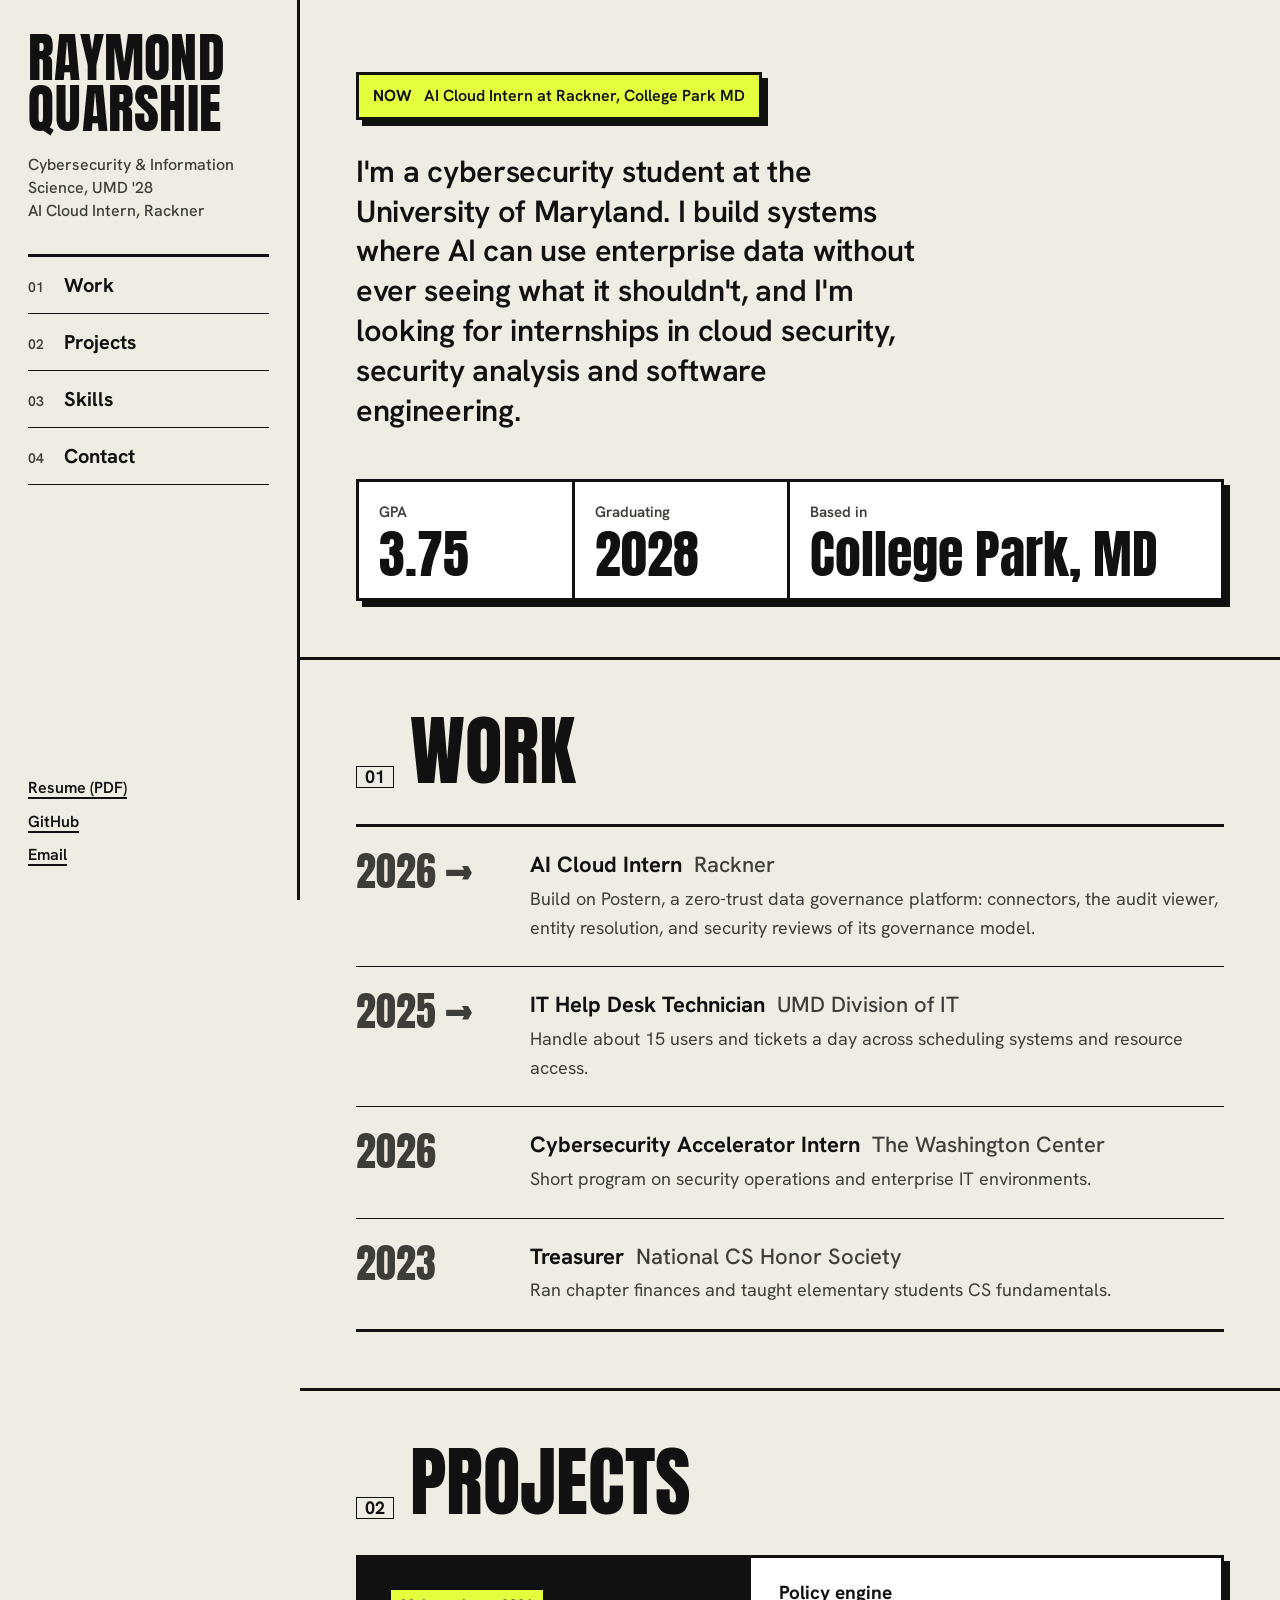
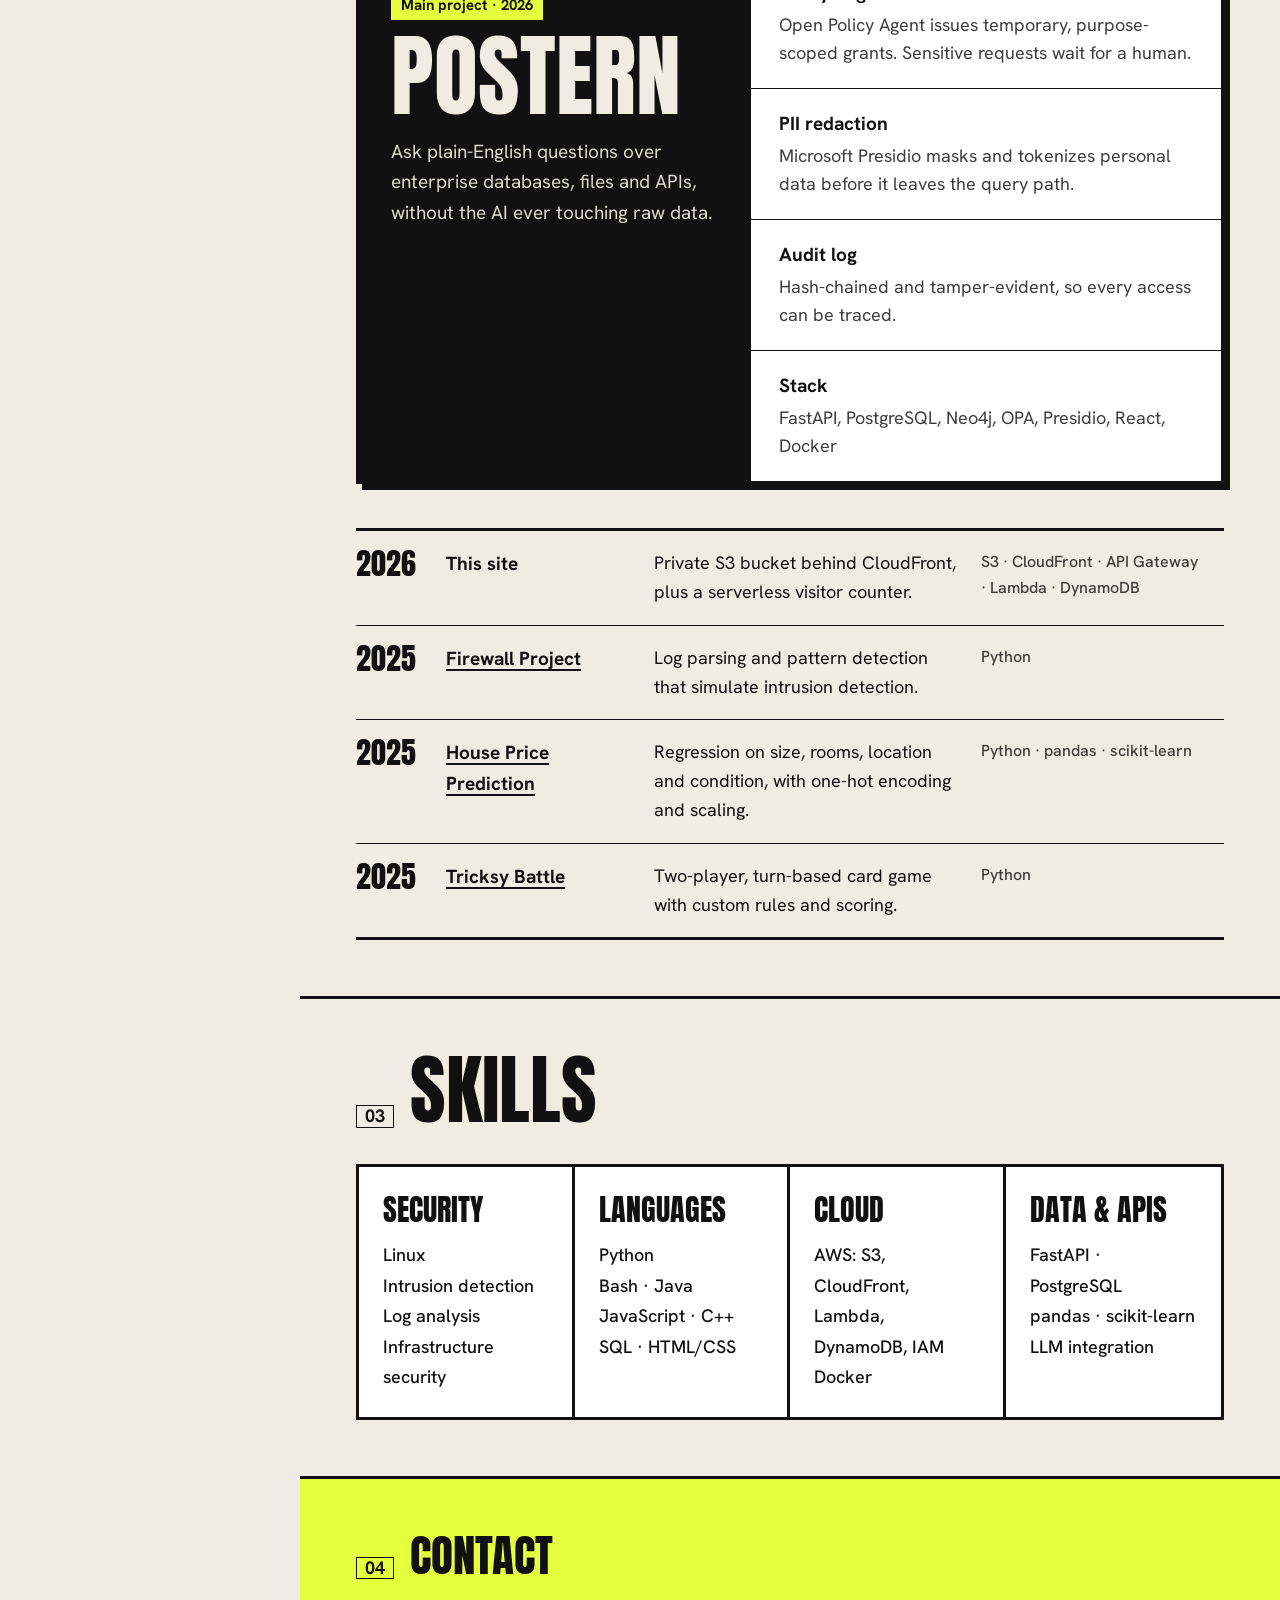
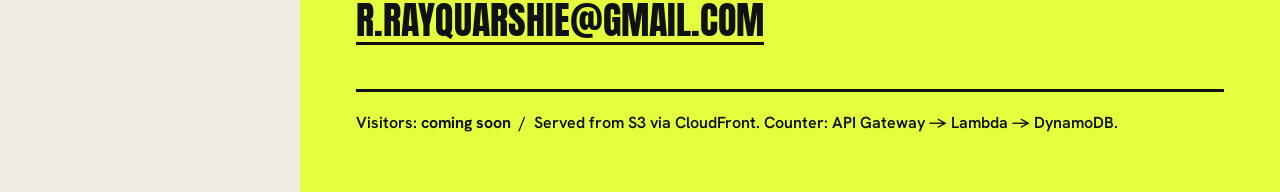
==== commit 4388deb4: "New v3" ====
--- a/index.html
+++ b/index.html
@@ -30,14 +30,12 @@
   <main>
     <section id="top" class="intro">
       <p class="now"><b>Now</b> AI Cloud Intern at Rackner, College Park MD</p>
-      <h1>Secure cloud.<br>Traceable data.</h1>
       <p class="lede">I'm a cybersecurity student at the University of Maryland. I build systems where AI can use enterprise data without ever seeing what it shouldn't, and I'm looking for internships in cloud security, security analysis and software engineering.</p>
 
       <dl class="stats">
         <div><dt>GPA</dt><dd>3.75</dd></div>
         <div><dt>Graduating</dt><dd>2028</dd></div>
-        <div><dt>Public repos</dt><dd>6</dd></div>
-        <div><dt>Tickets / day</dt><dd>~15</dd></div>
+        <div><dt>Based in</dt><dd>College Park, MD</dd></div>
       </dl>
     </section>
 
@@ -133,7 +131,7 @@
     </section>
 
     <section id="contact" class="contact">
-      <h2><span>04</span>Say hi</h2>
+      <h2><span>04</span>Contact</h2>
       <a class="mail" href="mailto:r.rayquarshie@gmail.com">r.rayquarshie@gmail.com</a>
       <p class="foot">Visitors: <b id="count">…</b> &nbsp;/&nbsp; Served from S3 via CloudFront. Counter: API Gateway → Lambda → DynamoDB.</p>
     </section>
--- a/style.css
+++ b/style.css
@@ -52,7 +52,7 @@
 
 .intro { padding: 72px 56px 56px; border-bottom: var(--line); }
 .now {
-  display: inline-block; margin: 0 0 40px;
+  display: inline-block; margin: 0 0 32px;
   padding: 8px 14px; border: var(--line); background: var(--accent); box-shadow: var(--shadow);
   font-size: 16px; font-weight: 600;
 }
@@ -62,9 +62,9 @@
   font-size: clamp(64px, 9vw, 150px); line-height: 0.9; letter-spacing: 0.005em;
   margin: 0 0 32px;
 }
-.lede { font-size: 21px; font-weight: 500; max-width: 58ch; margin: 0 0 48px; }
+.lede { font-size: clamp(24px, 2.4vw, 32px); font-weight: 600; line-height: 1.3; letter-spacing: -0.01em; max-width: 34ch; margin: 0 0 48px; }
 
-.stats { display: grid; grid-template-columns: repeat(4, 1fr); margin: 0; border: var(--line); box-shadow: var(--shadow); background: #fff; }
+.stats { display: grid; grid-template-columns: 1fr 1fr 2fr; margin: 0; border: var(--line); box-shadow: var(--shadow); background: #fff; }
 .stats div { padding: 18px 20px; border-right: var(--line); }
 .stats div:last-child { border-right: 0; }
 .stats dt { font-size: 15px; font-weight: 600; color: var(--soft); }
@@ -121,9 +121,10 @@
 
 /* Contact */
 .contact { padding: 56px; background: var(--accent); }
+.contact h2 { font-size: clamp(32px, 3.5vw, 48px); margin-bottom: 20px; }
 .mail {
   display: inline-block; font-family: var(--display); text-transform: uppercase;
-  font-size: clamp(32px, 5.5vw, 92px); line-height: 1; text-decoration-thickness: 5px; text-underline-offset: 10px;
+  font-size: clamp(24px, 3vw, 44px); line-height: 1.1; text-decoration-thickness: 3px; text-underline-offset: 6px;
   word-break: break-word; margin-bottom: 48px;
 }
 .mail:hover { background: var(--ink); color: var(--accent); }
@@ -138,9 +139,10 @@
   .side-links { flex-direction: row; flex-wrap: wrap; gap: 6px 20px; margin-top: 16px; }
   main { margin-left: 0; }
   .intro, .sec, .contact { padding: 40px 20px; }
-  .stats { grid-template-columns: repeat(2, 1fr); }
+  .stats { grid-template-columns: 1fr 1fr; }
   .stats div:nth-child(2) { border-right: 0; }
   .stats div:nth-child(-n+2) { border-bottom: var(--line); }
+  .stats div:nth-child(3) { grid-column: 1 / -1; }
   .postern { grid-template-columns: 1fr; }
   .matrix { grid-template-columns: 1fr 1fr; }
   .matrix div:nth-child(2) { border-right: 0; }
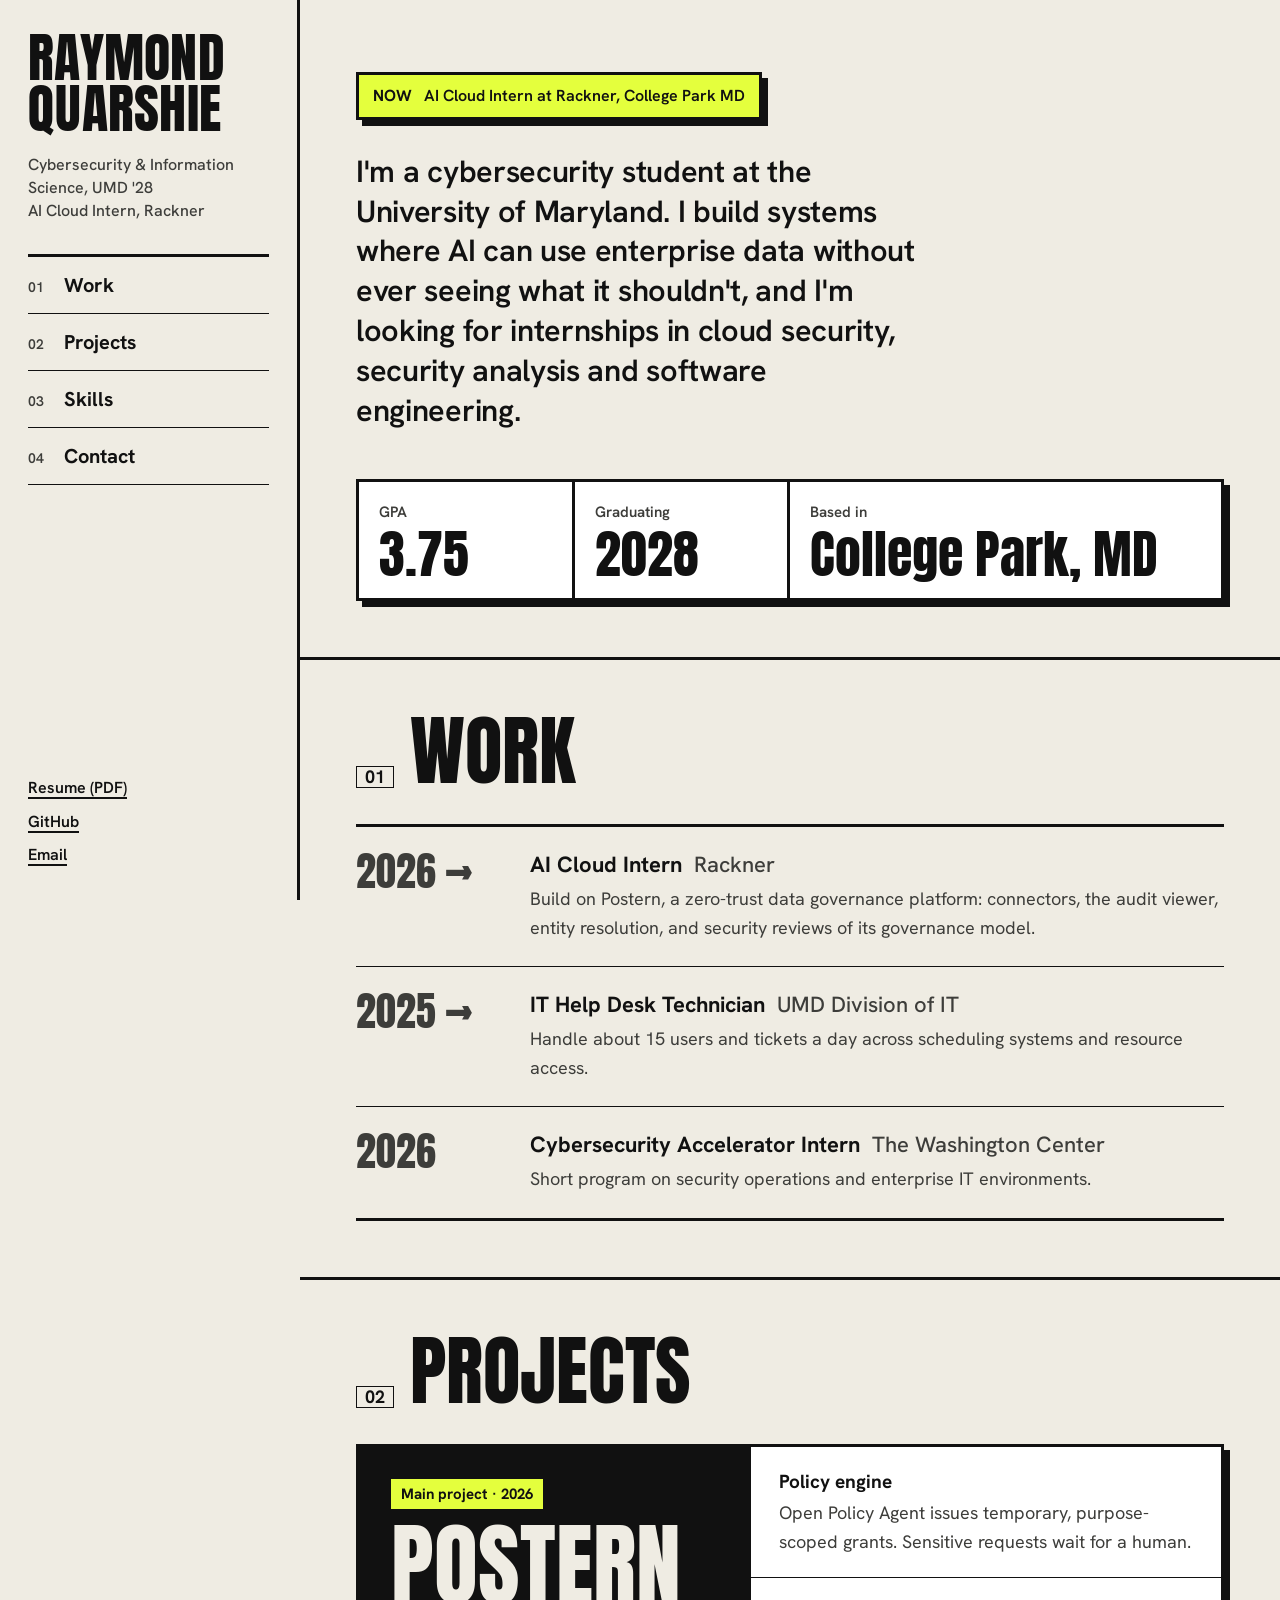
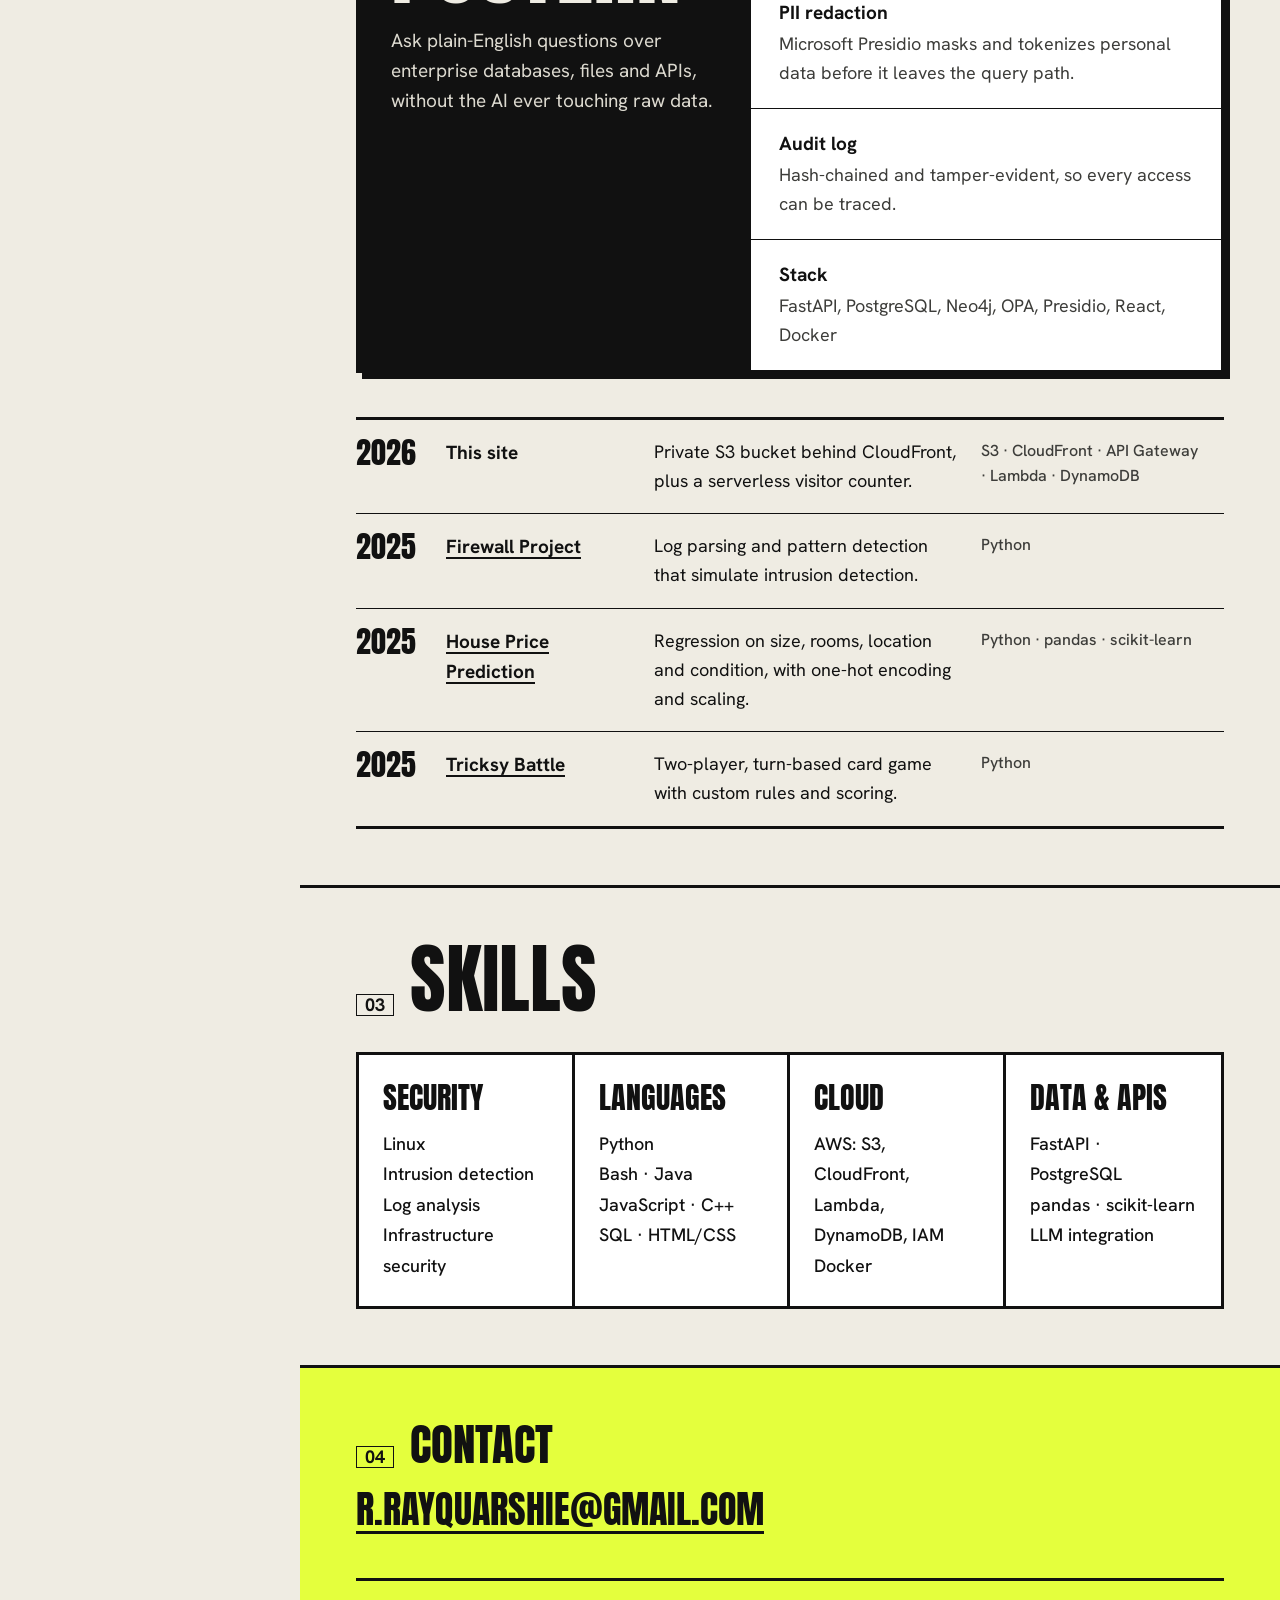
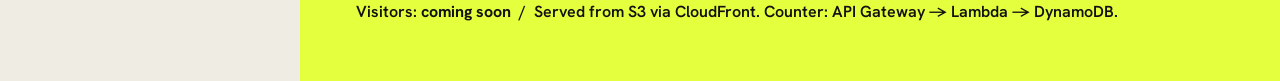
==== commit 44f76203: "New v7" ====
--- a/index.html
+++ b/index.html
@@ -61,13 +61,6 @@
           <div>
             <h3>Cybersecurity Accelerator Intern <em>The Washington Center</em></h3>
             <p>Short program on security operations and enterprise IT environments.</p>
-          </div>
-        </article>
-        <article class="row">
-          <p class="when">2023</p>
-          <div>
-            <h3>Treasurer <em>National CS Honor Society</em></h3>
-            <p>Ran chapter finances and taught elementary students CS fundamentals.</p>
           </div>
         </article>
       </div>
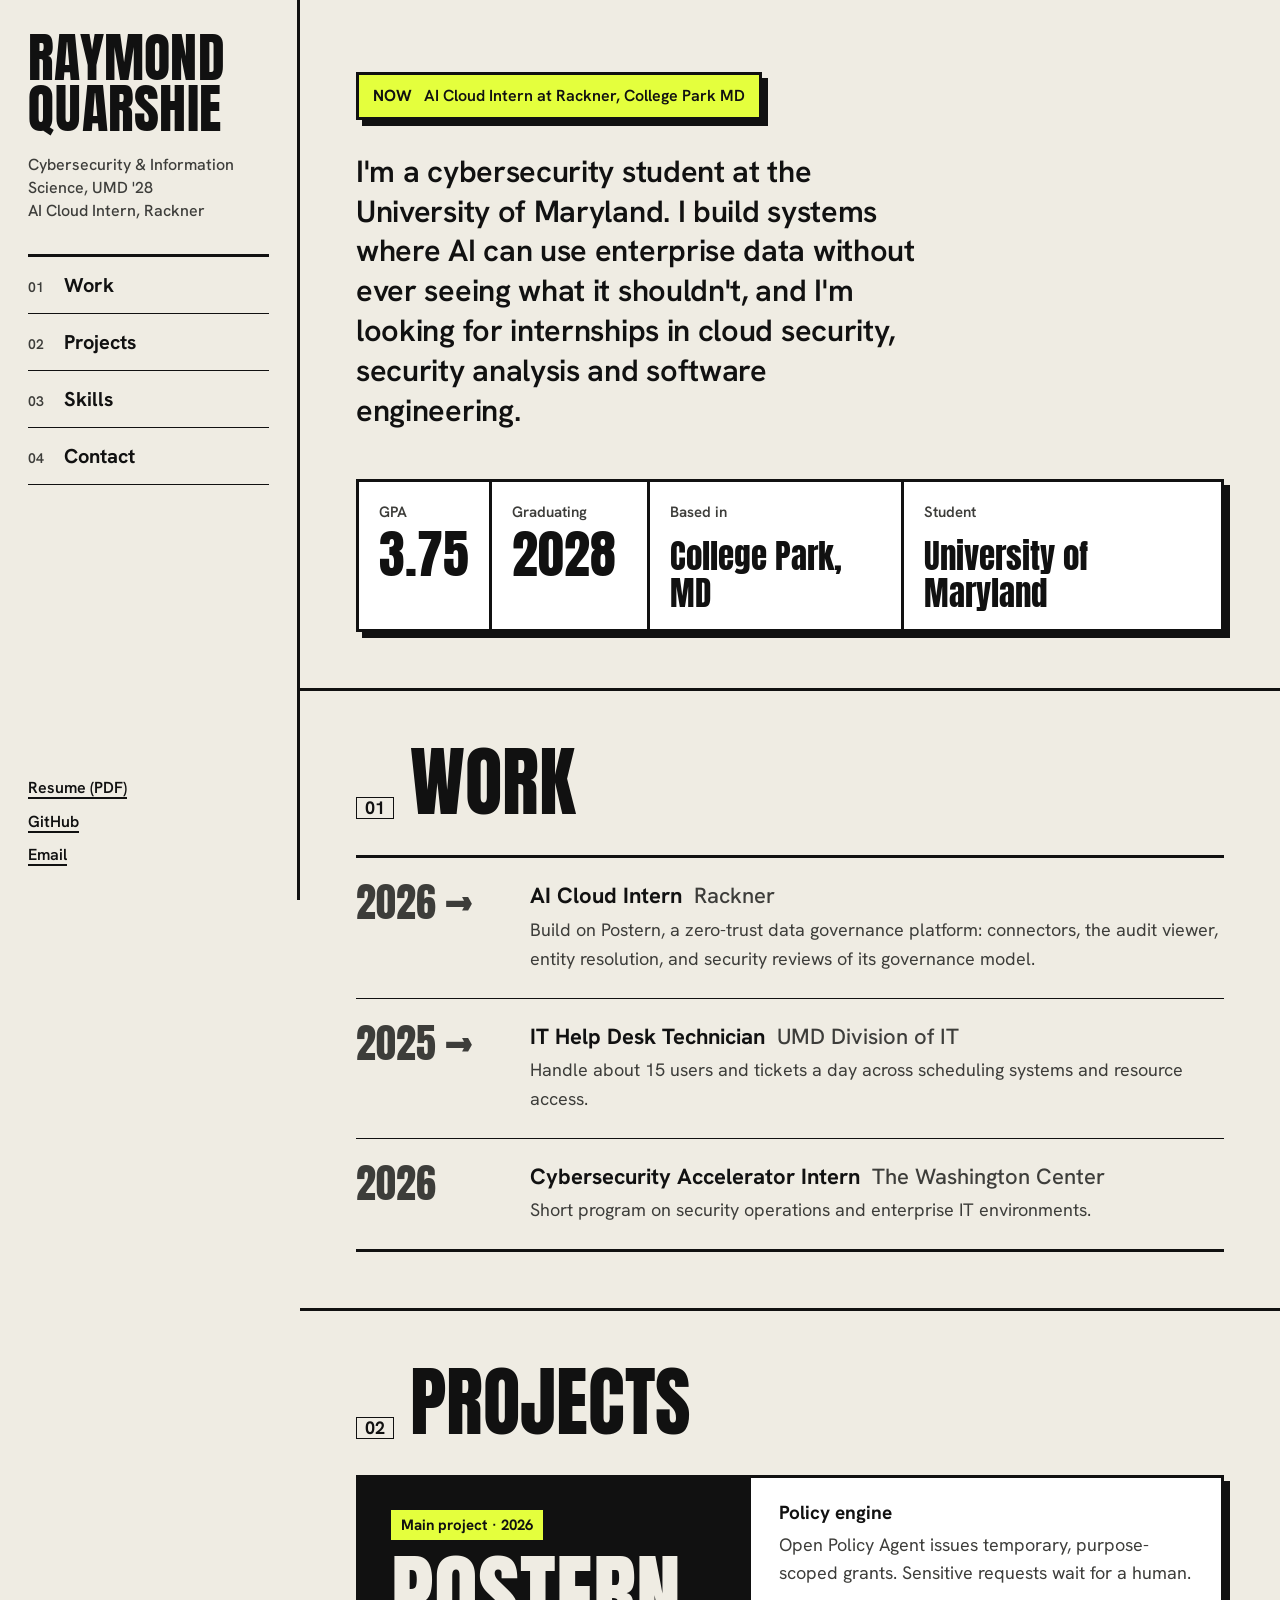
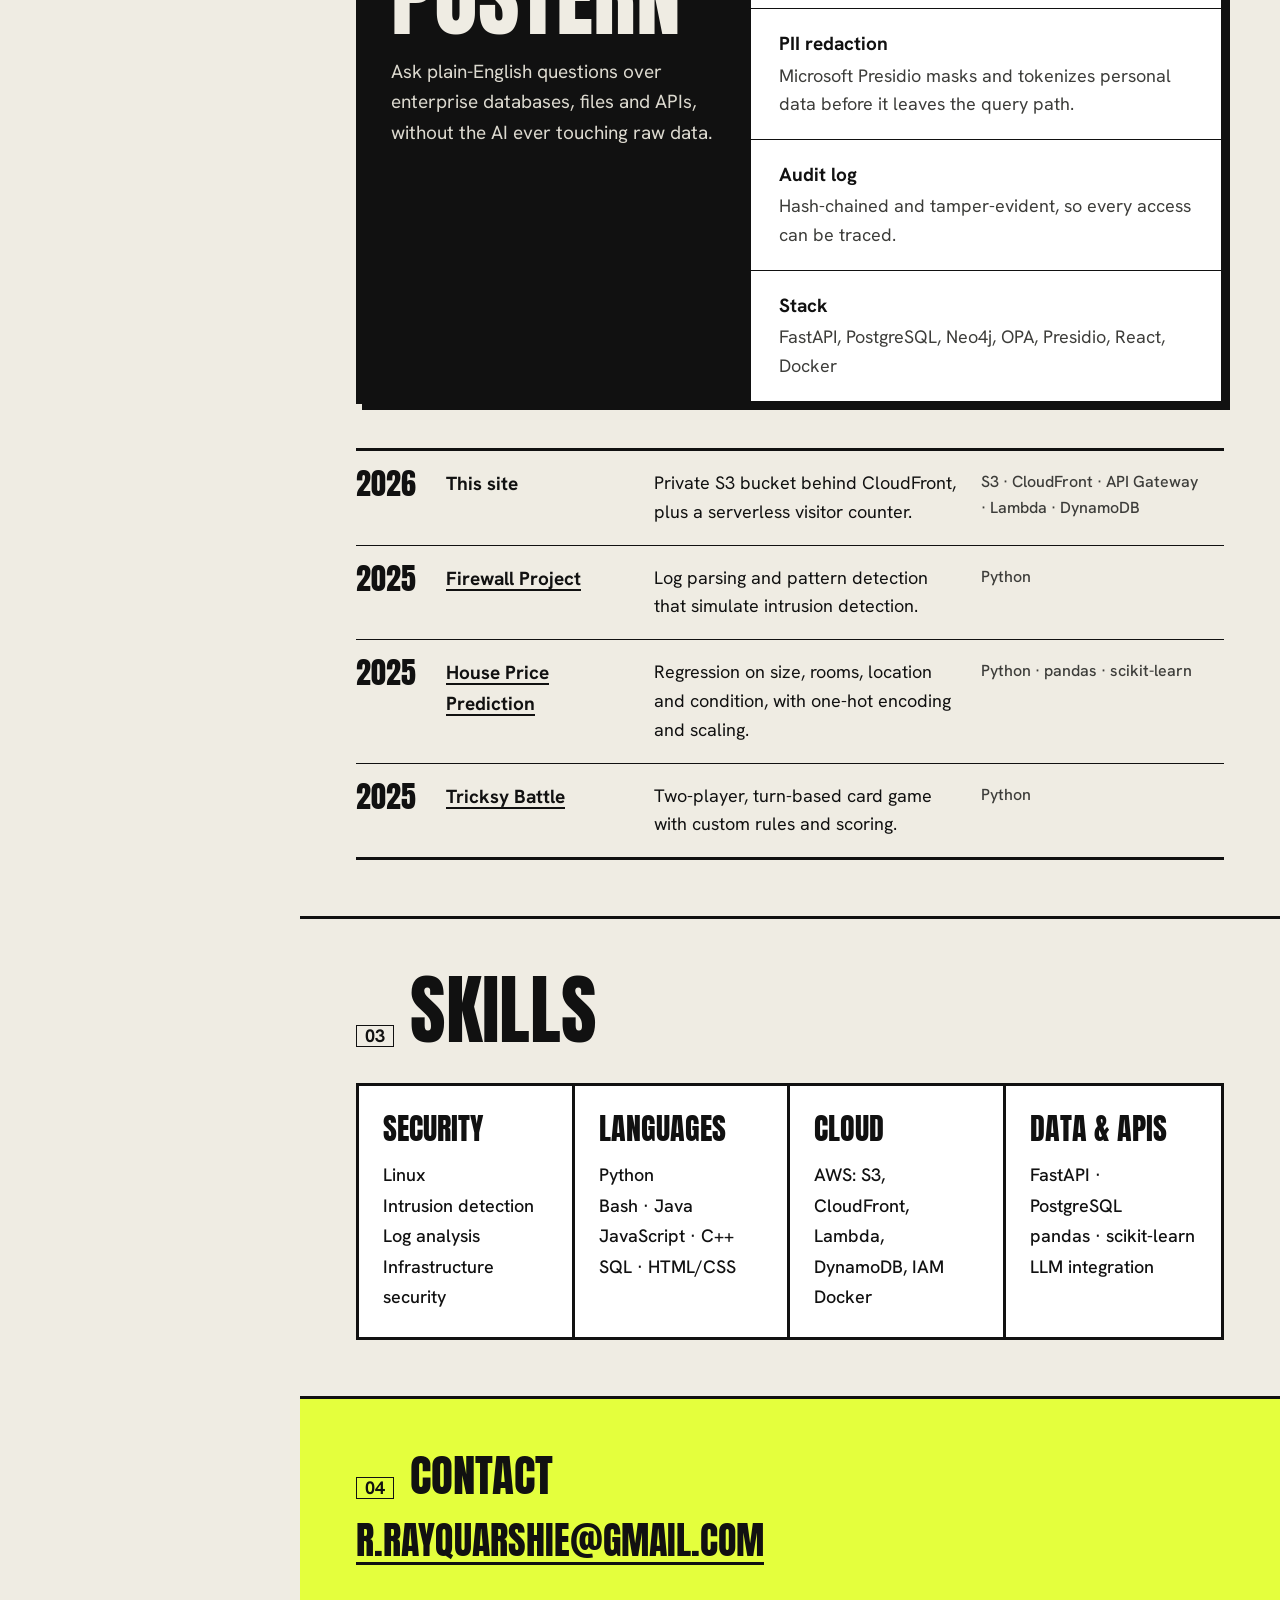
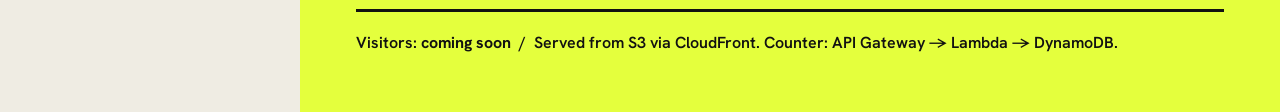
==== commit 9c5c874e: "Add files via upload" ====
--- a/index.html
+++ b/index.html
@@ -35,7 +35,8 @@
       <dl class="stats">
         <div><dt>GPA</dt><dd>3.75</dd></div>
         <div><dt>Graduating</dt><dd>2028</dd></div>
-        <div><dt>Based in</dt><dd>College Park, MD</dd></div>
+        <div><dt>Based in</dt><dd class="word">College Park, MD</dd></div>
+        <div><dt>Student</dt><dd class="word">University of Maryland</dd></div>
       </dl>
     </section>
 
--- a/style.css
+++ b/style.css
@@ -64,11 +64,12 @@
 }
 .lede { font-size: clamp(24px, 2.4vw, 32px); font-weight: 600; line-height: 1.3; letter-spacing: -0.01em; max-width: 34ch; margin: 0 0 48px; }
 
-.stats { display: grid; grid-template-columns: 1fr 1fr 2fr; margin: 0; border: var(--line); box-shadow: var(--shadow); background: #fff; }
+.stats { display: grid; grid-template-columns: 0.8fr 1fr 1.6fr 2fr; margin: 0; border: var(--line); box-shadow: var(--shadow); background: #fff; }
 .stats div { padding: 18px 20px; border-right: var(--line); }
 .stats div:last-child { border-right: 0; }
 .stats dt { font-size: 15px; font-weight: 600; color: var(--soft); }
 .stats dd { margin: 4px 0 0; font-family: var(--display); font-size: 52px; line-height: 1; }
+.stats dd.word { font-size: clamp(28px, 2.6vw, 38px); line-height: 1.1; padding-top: 10px; }
 
 /* Sections */
 .sec { padding: 56px; border-bottom: var(--line); }
@@ -142,7 +143,7 @@
   .stats { grid-template-columns: 1fr 1fr; }
   .stats div:nth-child(2) { border-right: 0; }
   .stats div:nth-child(-n+2) { border-bottom: var(--line); }
-  .stats div:nth-child(3) { grid-column: 1 / -1; }
+  .stats div:nth-child(3) { border-right: var(--line); }
   .postern { grid-template-columns: 1fr; }
   .matrix { grid-template-columns: 1fr 1fr; }
   .matrix div:nth-child(2) { border-right: 0; }
